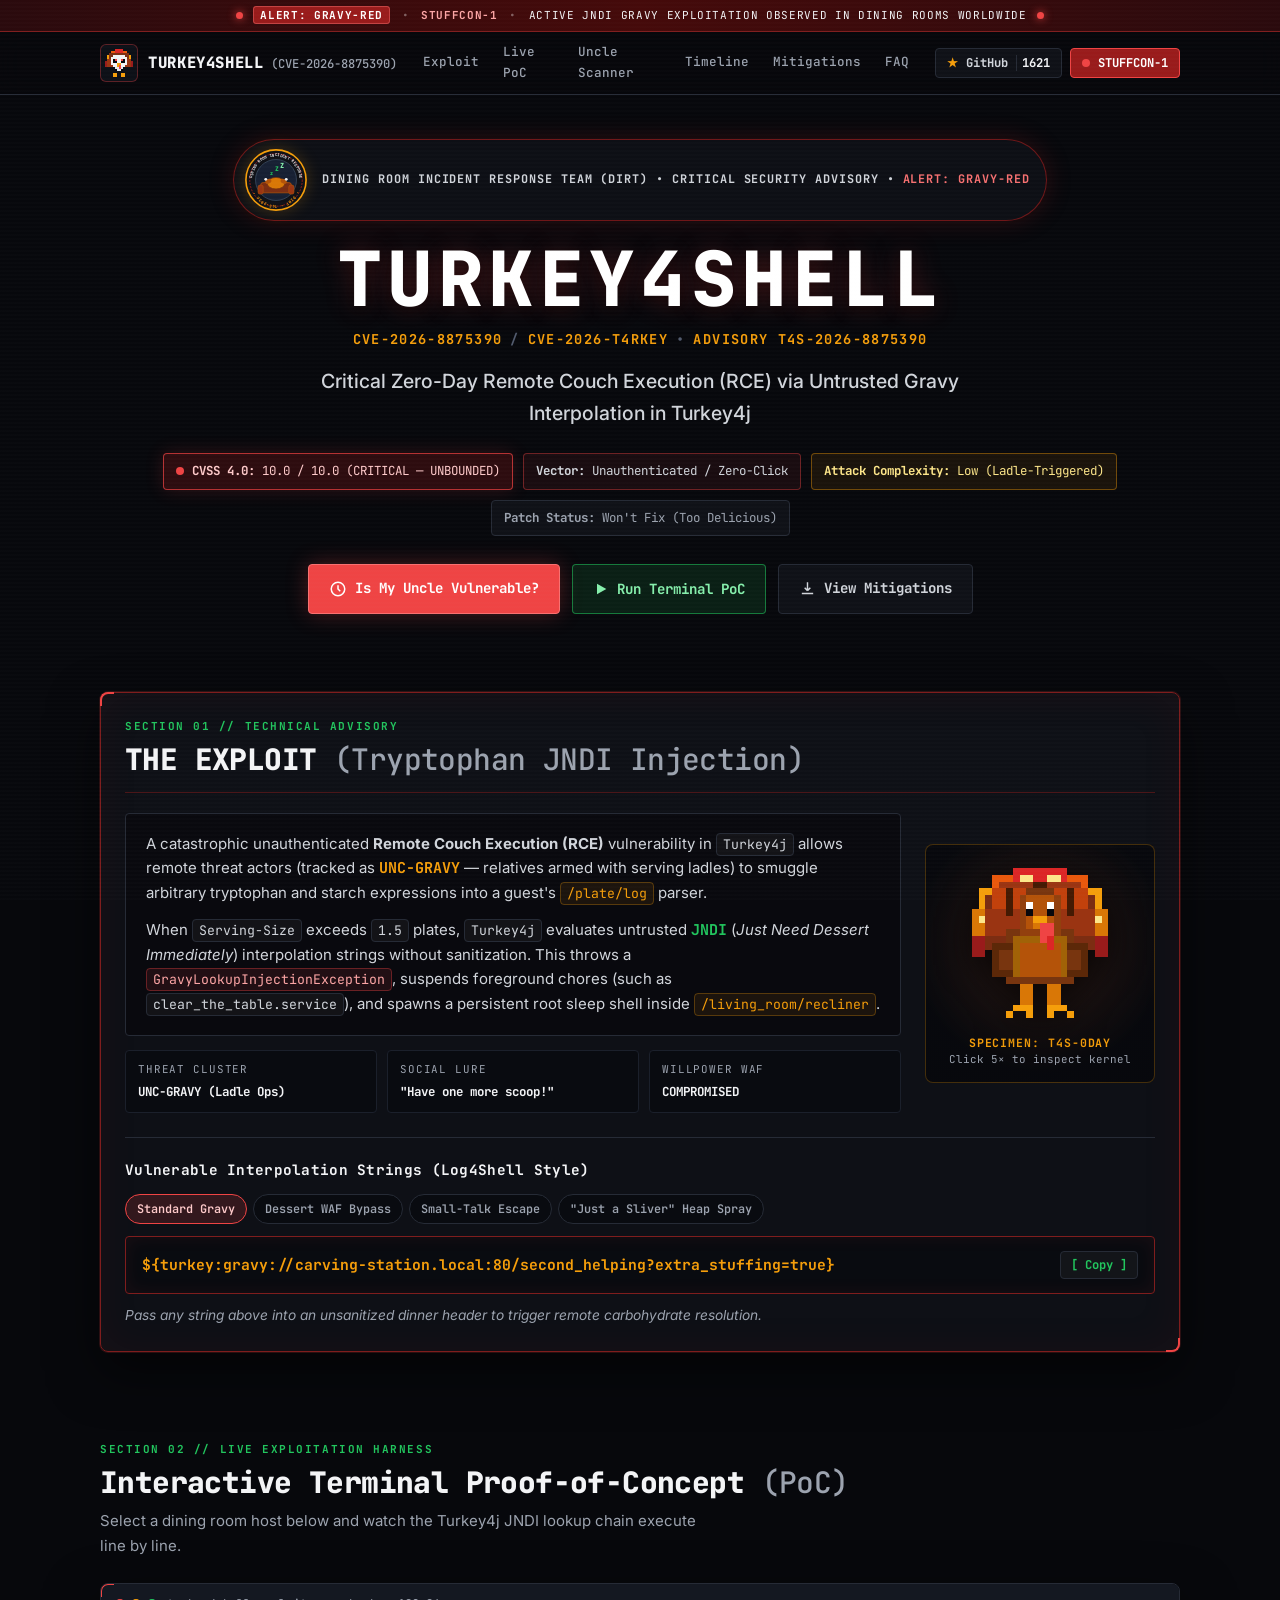
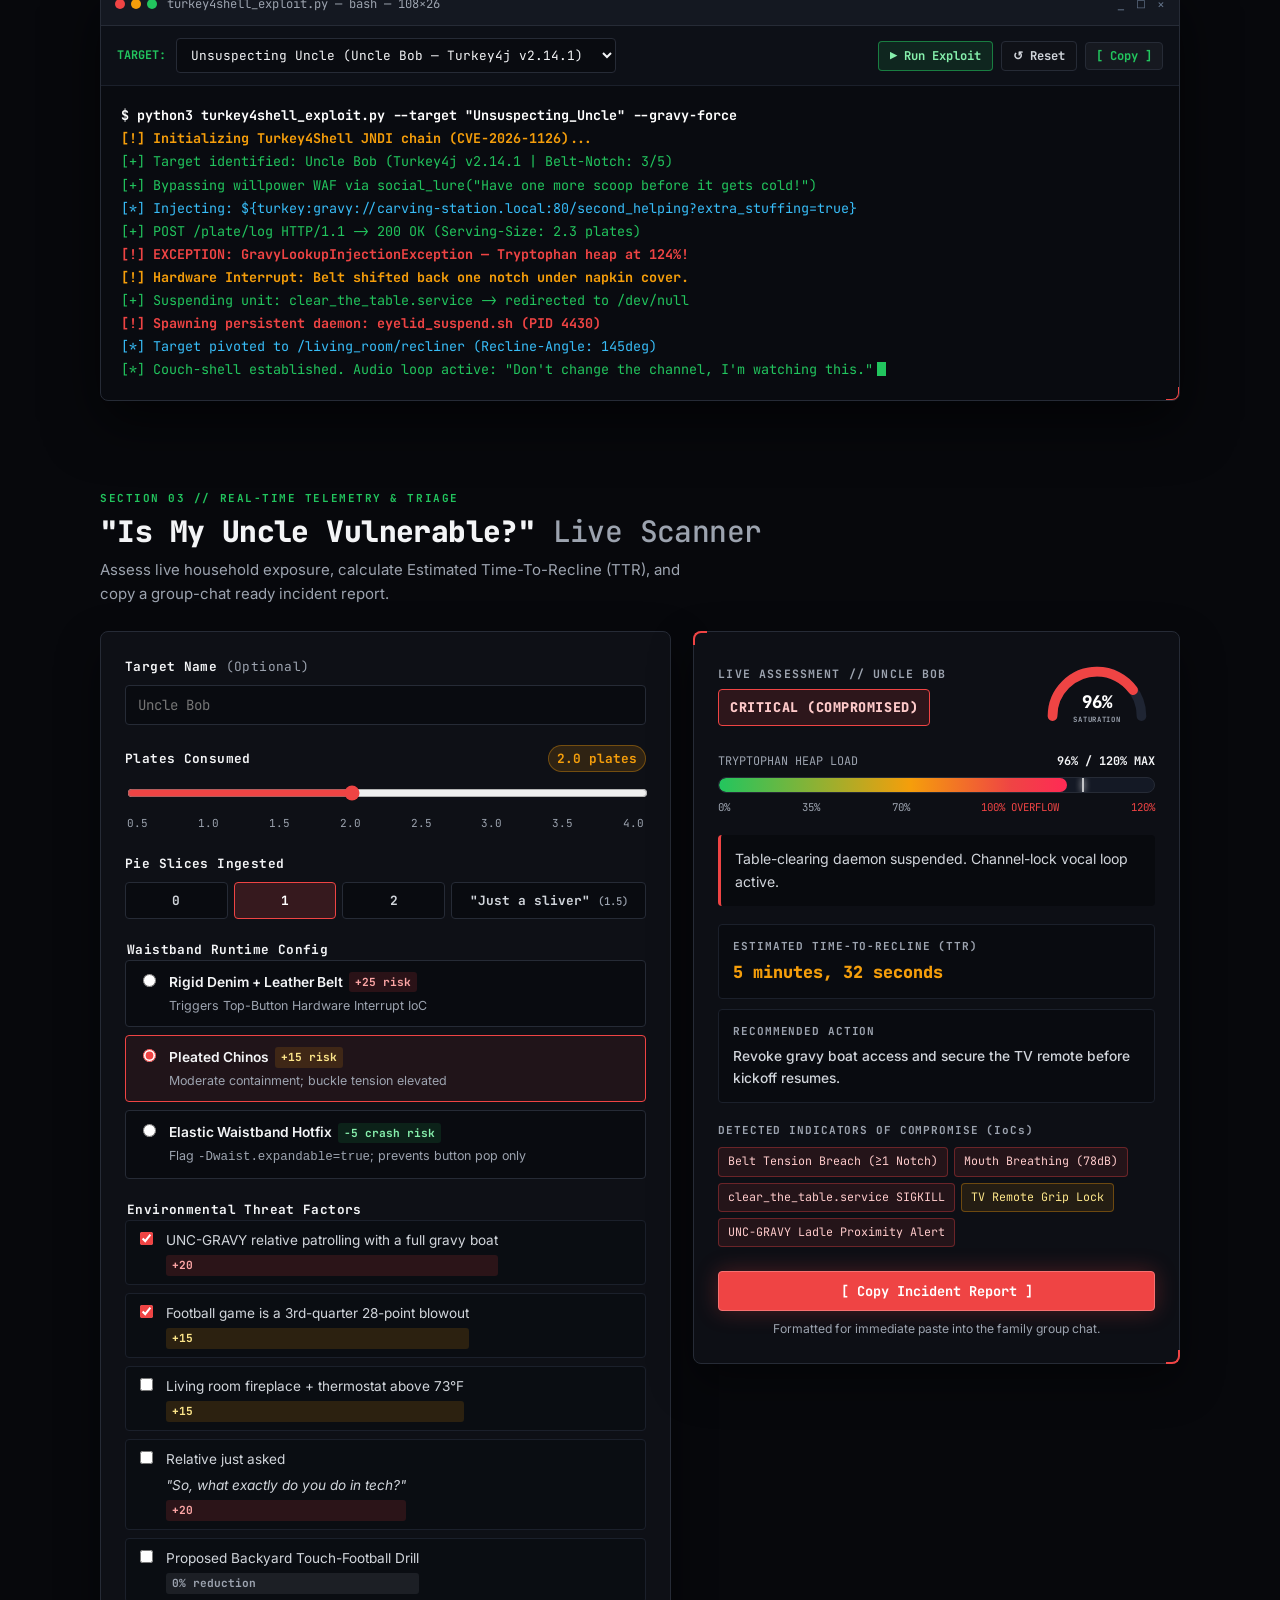
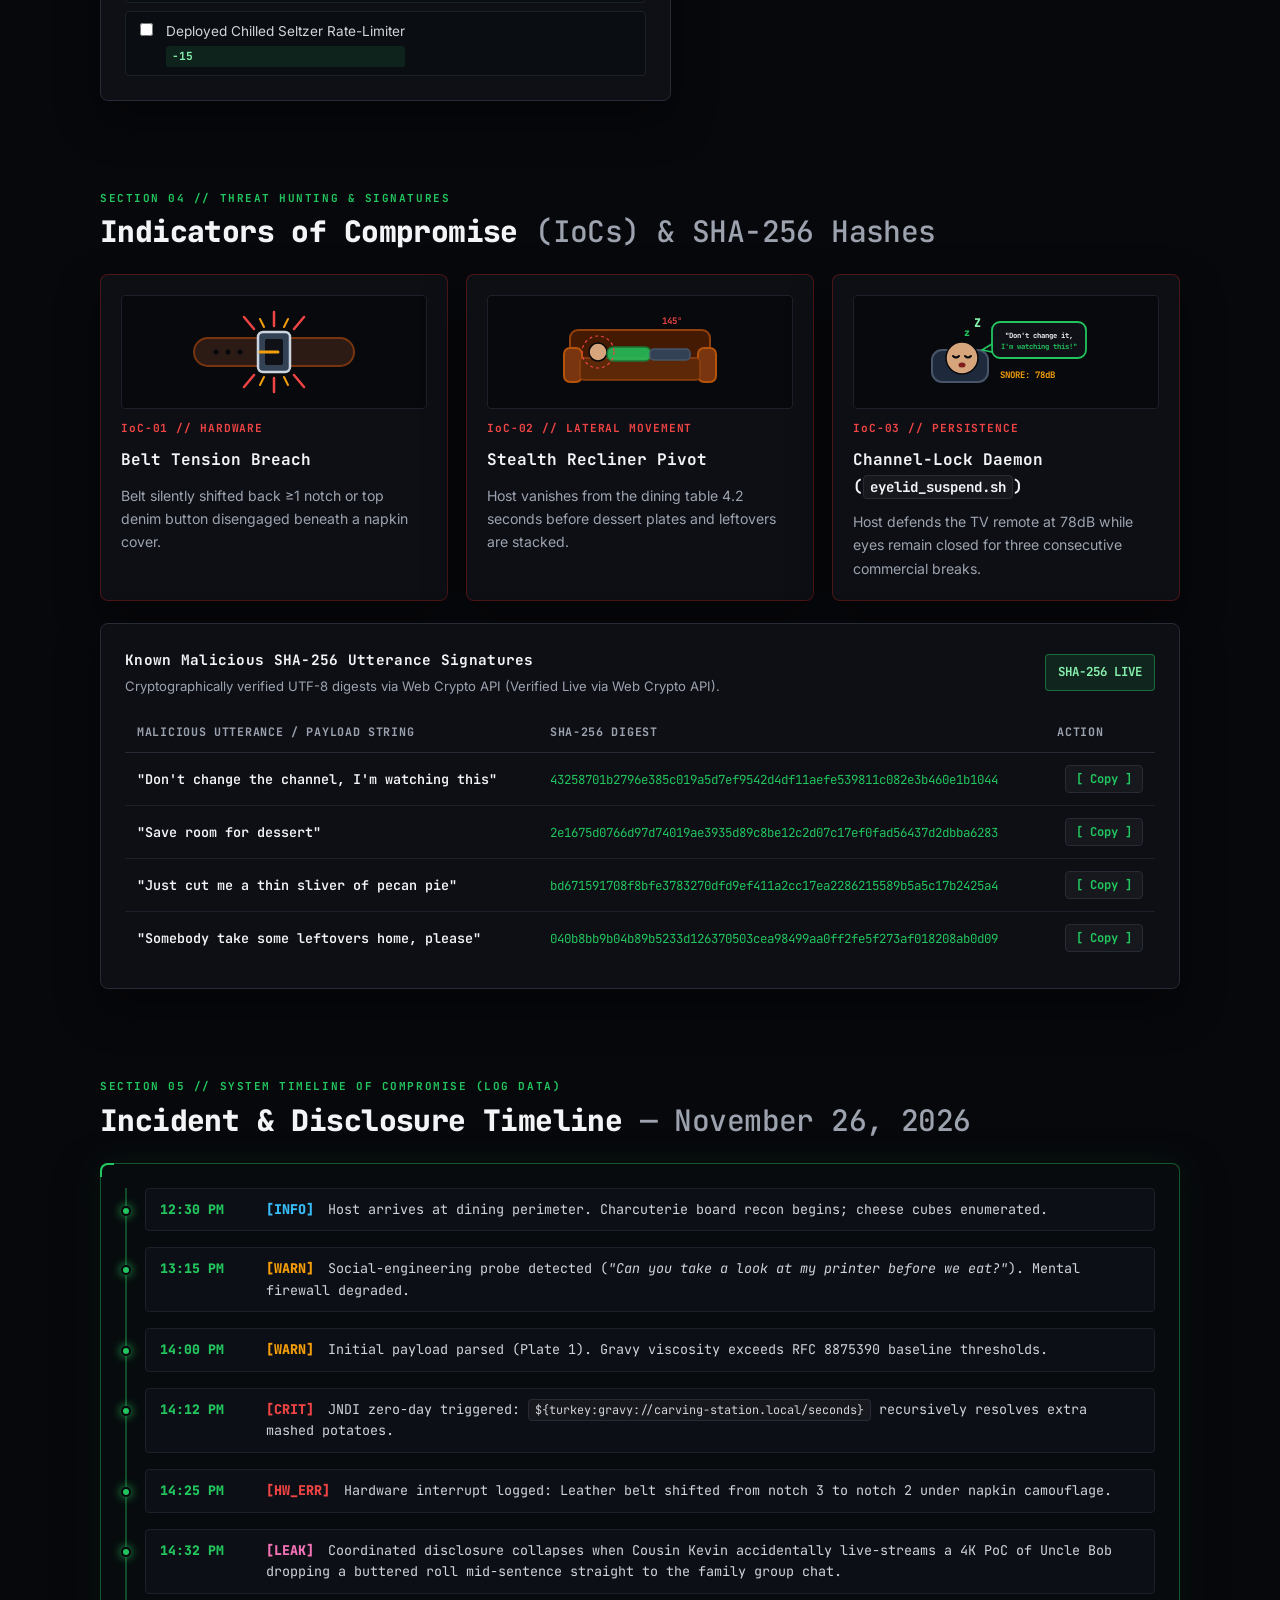
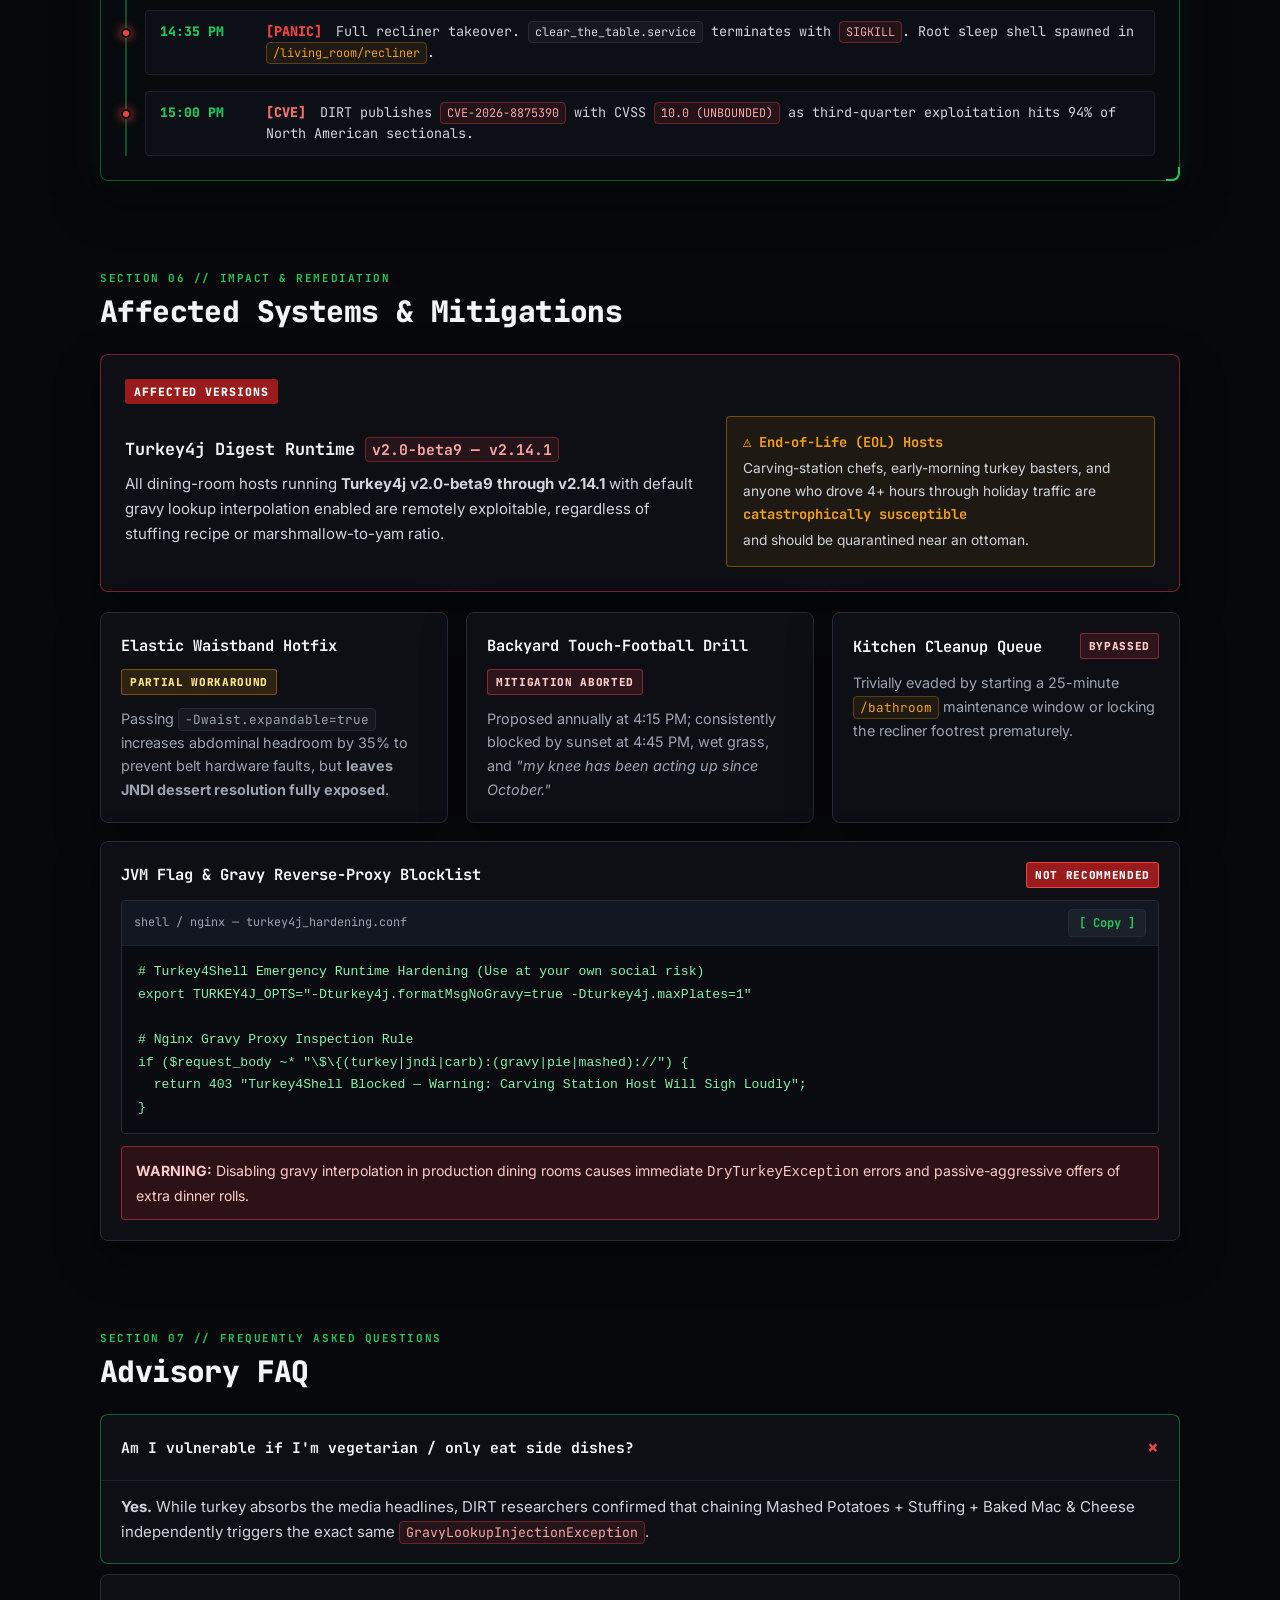
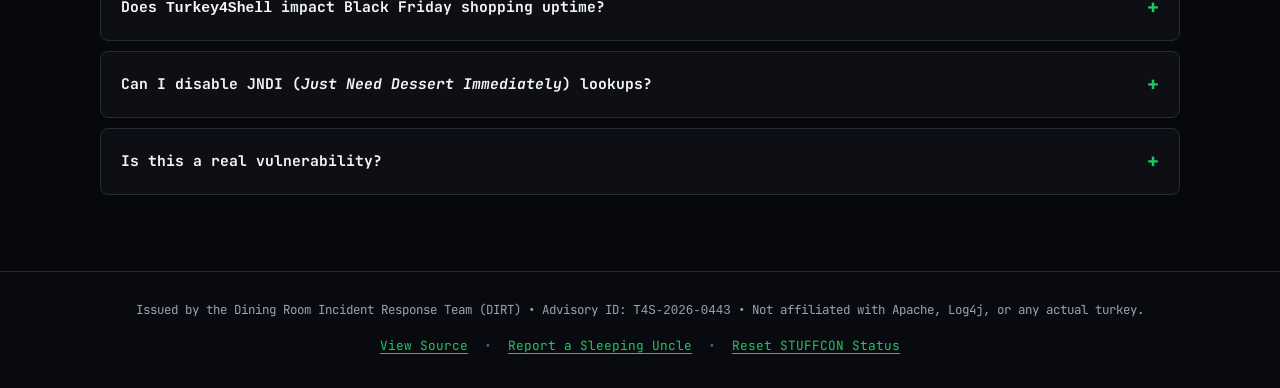
==== index.html @ fa7870fe "feat: implement turkey4shell CVE-2026-1126 advisory and interactive PoC web application" ====
<!DOCTYPE html>
<html lang="en">

<head>
  <meta charset="UTF-8">
  <meta name="viewport" content="width=device-width, initial-scale=1.0">
  <title>TURKEY4SHELL (CVE-2026-8875390) — Critical Thanksgiving Zero-Day Advisory</title>
  <meta name="description"
    content="Dining Room Incident Response Team (DIRT) Critical Security Advisory: CVE-2026-8875390 (Turkey4Shell) Remote Couch Execution (RCE) via Gravy JNDI Interpolation in Turkey4j v2.0-beta9–v2.14.1.">
  <meta name="theme-color" content="#07080c">
  <meta property="og:title" content="TURKEY4SHELL (CVE-2026-8875390) — Critical Security Advisory">
  <meta property="og:description"
    content="CVSS 4.0: 10.0/10.0 (CRITICAL — UNBOUNDED). Unauthenticated Remote Couch Execution in Turkey4j. Run the live 'Is My Uncle Vulnerable?' scanner.">
  <meta property="og:type" content="website">
  <link rel="icon" type="image/svg+xml" href="favicon.svg">
  <link rel="preconnect" href="https://fonts.googleapis.com">
  <link rel="preconnect" href="https://fonts.gstatic.com" crossorigin>
  <link
    href="https://fonts.googleapis.com/css2?family=Inter:wght@400;500;600;700&family=JetBrains+Mono:wght@400;500;700;800&display=swap"
    rel="stylesheet">
  <link rel="stylesheet" href="styles.css">
</head>

<body>
  <!-- Ambient CRT Scanline & Background Layers -->
  <div class="bg-grid" aria-hidden="true"></div>
  <div class="bg-vignette" aria-hidden="true"></div>
  <div class="bg-scanlines" aria-hidden="true"></div>
  <div class="bg-side-logs bg-side-logs--left" aria-hidden="true" id="side-log-left"></div>
  <div class="bg-side-logs bg-side-logs--right" aria-hidden="true" id="side-log-right"></div>
  <canvas id="stuffcon-canvas" class="stuffcon-canvas" aria-hidden="true"></canvas>

  <!-- Skip Link -->
  <a class="skip-link" href="#main-content">Skip to main advisory content</a>

  <!-- Top Classification Alert Bar -->
  <div class="alert-ticker" role="status" aria-live="polite">
    <div class="alert-ticker__inner">
      <span class="alert-ticker__dot" aria-hidden="true"></span>
      <span class="alert-ticker__text">
        <strong class="tag-gravy">ALERT: GRAVY-RED</strong>
        <span class="ticker-sep" aria-hidden="true">•</span>
        <strong class="tag-red">STUFFCON-1</strong>
        <span class="ticker-sep" aria-hidden="true">•</span>
        ACTIVE JNDI GRAVY EXPLOITATION OBSERVED IN DINING ROOMS WORLDWIDE
      </span>
      <span class="alert-ticker__dot" aria-hidden="true"></span>
    </div>
  </div>

  <!-- Sticky Navigation Bar -->
  <header class="site-header" id="top">
    <div class="container nav-bar">
      <a href="#top" class="brand" id="nav-brand"
        title="TURKEY4SHELL Advisory — Click the pixel turkey 5x for an Easter Egg">
        <span class="brand-logo-btn" id="nav-turkey-trigger" role="button" tabindex="0"
          aria-label="Pixel Turkey Skull Logo (Click 5 times to trigger STUFFCON-1)">
          <svg class="pixel-emblem" viewBox="0 0 16 16" width="32" height="32" shape-rendering="crispEdges"
            aria-hidden="true">
            <rect x="6" y="1" width="4" height="2" fill="#dc2626" />
            <rect x="4" y="2" width="2" height="2" fill="#ea580c" />
            <rect x="10" y="2" width="2" height="2" fill="#ea580c" />
            <rect x="2" y="4" width="2" height="3" fill="#f59e0b" />
            <rect x="12" y="4" width="2" height="3" fill="#f59e0b" />
            <rect x="1" y="7" width="2" height="3" fill="#991b1b" />
            <rect x="13" y="7" width="2" height="3" fill="#991b1b" />
            <rect x="3" y="3" width="10" height="6" fill="#7c2d12" />
            <rect x="2" y="6" width="12" height="4" fill="#9a3412" />
            <rect x="5" y="4" width="6" height="6" fill="#f3f4f6" />
            <rect x="4" y="5" width="8" height="4" fill="#f3f4f6" />
            <rect x="6" y="10" width="4" height="2" fill="#e5e7eb" />
            <rect x="5" y="6" width="2" height="2" fill="#07080c" />
            <rect x="9" y="6" width="2" height="2" fill="#07080c" />
            <rect x="6" y="6" width="1" height="1" fill="#ef4444" />
            <rect x="9" y="6" width="1" height="1" fill="#ef4444" />
            <rect x="7" y="8" width="2" height="2" fill="#f59e0b" />
            <rect x="8" y="9" width="1" height="2" fill="#ef4444" />
            <rect x="6" y="11" width="1" height="1" fill="#07080c" />
            <rect x="9" y="11" width="1" height="1" fill="#07080c" />
            <rect x="5" y="13" width="2" height="2" fill="#f59e0b" />
            <rect x="9" y="13" width="2" height="2" fill="#f59e0b" />
          </svg>
        </span>
        <span class="brand-text">
          <span class="brand-name">TURKEY4SHELL</span>
          <span class="brand-cve">(CVE-2026-8875390)</span>
        </span>
      </a>

      <nav class="nav-links" id="primary-nav" aria-label="Primary navigation">
        <a href="#exploit">Exploit</a>
        <a href="#poc">Live PoC</a>
        <a href="#scanner">Uncle Scanner</a>
        <a href="#timeline">Timeline</a>
        <a href="#mitigations">Mitigations</a>
        <a href="#faq">FAQ</a>
      </nav>

      <div class="nav-actions">
        <button type="button" class="btn btn--ghost btn--sm" id="star-btn" aria-pressed="false">
          <span class="star-icon" aria-hidden="true">★</span>
          <span>GitHub</span>
          <span class="star-count" id="star-count">1621</span>
        </button>
        <button type="button" class="btn btn--danger btn--sm" id="stuffcon-toggle" aria-pressed="false">
          <span class="pulse-dot" aria-hidden="true"></span>
          <span>STUFFCON-1</span>
        </button>
        <button type="button" class="nav-menu-btn" id="nav-menu-btn" aria-expanded="false" aria-controls="mobile-nav"
          aria-label="Toggle navigation menu">
          <svg width="20" height="20" viewBox="0 0 24 24" fill="none" stroke="currentColor" stroke-width="2"
            stroke-linecap="square" aria-hidden="true">
            <line x1="3" y1="6" x2="21" y2="6" />
            <line x1="3" y1="12" x2="21" y2="12" />
            <line x1="3" y1="18" x2="21" y2="18" />
          </svg>
        </button>
      </div>
    </div>

    <!-- Mobile Navigation Drawer -->
    <nav class="mobile-nav" id="mobile-nav" aria-label="Mobile navigation" hidden>
      <a href="#exploit">Exploit</a>
      <a href="#poc">Live PoC</a>
      <a href="#scanner">Uncle Scanner</a>
      <a href="#iocs">IoCs &amp; Hashes</a>
      <a href="#timeline">Timeline</a>
      <a href="#mitigations">Mitigations</a>
      <a href="#faq">FAQ</a>
    </nav>
  </header>

  <main id="main-content">
    <!-- Hero Section -->
    <section class="hero section" aria-labelledby="hero-title">
      <div class="container hero__inner">
        <div class="hero__seal-row">
          <!-- DIRT Official Seal SVG -->
          <svg class="dirt-seal" viewBox="0 0 100 100" width="64" height="64" aria-hidden="true">
            <circle cx="50" cy="50" r="47" fill="#0f1117" stroke="#f59e0b" stroke-width="2.5" />
            <circle cx="50" cy="50" r="41" fill="none" stroke="#991b1b" stroke-width="1.5" stroke-dasharray="3 2" />
            <circle cx="50" cy="50" r="32" fill="#172033" stroke="#334155" stroke-width="1.5" />
            <!-- Mini Couch -->
            <rect x="26" y="54" width="48" height="16" rx="4" fill="#7c2d12" stroke="#b45309" stroke-width="1.2" />
            <rect x="22" y="58" width="8" height="14" rx="3" fill="#9a3412" stroke="#b45309" stroke-width="1" />
            <rect x="70" y="58" width="8" height="14" rx="3" fill="#9a3412" stroke="#b45309" stroke-width="1" />
            <!-- Sleeping Roast Turkey -->
            <ellipse cx="50" cy="55" rx="14" ry="9" fill="#d97706" stroke="#78350f" stroke-width="1.2" />
            <ellipse cx="38" cy="52" rx="5" ry="3.5" fill="#b45309" transform="rotate(-25 38 52)" />
            <ellipse cx="62" cy="52" rx="5" ry="3.5" fill="#b45309" transform="rotate(25 62 52)" />
            <circle cx="34" cy="49" r="2.2" fill="#f3f4f6" />
            <circle cx="66" cy="49" r="2.2" fill="#f3f4f6" />
            <!-- Floating Zzz -->
            <text x="41" y="42" fill="#22c55e" font-family="JetBrains Mono, monospace" font-size="8"
              font-weight="800">z</text>
            <text x="48" y="36" fill="#22c55e" font-family="JetBrains Mono, monospace" font-size="10"
              font-weight="800">Z</text>
            <text x="56" y="31" fill="#86efac" font-family="JetBrains Mono, monospace" font-size="11"
              font-weight="800">Z</text>
            <!-- Curved Seal Text -->
            <defs>
              <path id="sealTop" d="M 13,50 A 37,37 0 1,1 87,50" />
              <path id="sealBot" d="M 85,54 A 35,35 0 0,1 15,54" />
            </defs>
            <text fill="#f3f4f6" font-family="JetBrains Mono, monospace" font-size="6.1" font-weight="700"
              letter-spacing="0.7">
              <textPath href="#sealTop" startOffset="50%" text-anchor="middle">DINING ROOM INCIDENT RESPONSE</textPath>
            </text>
            <text fill="#f59e0b" font-family="JetBrains Mono, monospace" font-size="6.2" font-weight="700"
              letter-spacing="1.2">
              <textPath href="#sealBot" startOffset="50%" text-anchor="middle">• DIRT • T4S-2026 •</textPath>
            </text>
          </svg>
          <p class="hero__classification">
            DINING ROOM INCIDENT RESPONSE TEAM (DIRT) <span aria-hidden="true">•</span> CRITICAL SECURITY ADVISORY <span
              aria-hidden="true">•</span> <span class="text-gravy-bright">ALERT: GRAVY-RED</span>
          </p>
        </div>

        <h1 class="hero__title" id="hero-title">TURKEY4SHELL</h1>
        <p class="hero__cve-line">
          <span>CVE-2026-8875390</span>
          <span class="dim" aria-hidden="true">/</span>
          <span>CVE-2026-T4RKEY</span>
          <span class="dim" aria-hidden="true">•</span>
          <span>ADVISORY T4S-2026-8875390</span>
        </p>
        <p class="hero__subtitle">
          Critical Zero-Day Remote Couch Execution (RCE) via Untrusted Gravy Interpolation in Turkey4j
        </p>

        <!-- Severity Badges Row -->
        <ul class="severity-badges" aria-label="Vulnerability severity metrics">
          <li class="badge badge--critical">
            <span class="pulse-dot" aria-hidden="true"></span>
            <span><strong>CVSS 4.0:</strong> 10.0 / 10.0 (CRITICAL — UNBOUNDED)</span>
          </li>
          <li class="badge badge--alert">
            <span><strong>Vector:</strong> Unauthenticated / Zero-Click</span>
          </li>
          <li class="badge badge--warn">
            <span><strong>Attack Complexity:</strong> Low (Ladle-Triggered)</span>
          </li>
          <li class="badge badge--muted">
            <span><strong>Patch Status:</strong> Won't Fix (Too Delicious)</span>
          </li>
        </ul>

        <!-- Primary CTA Buttons -->
        <div class="hero__cta">
          <a href="#scanner" class="btn btn--primary btn--lg">
            <svg width="18" height="18" viewBox="0 0 24 24" fill="none" stroke="currentColor" stroke-width="2"
              aria-hidden="true">
              <circle cx="12" cy="12" r="9" />
              <path d="M12 7v5l3 3" />
            </svg>
            Is My Uncle Vulnerable?
          </a>
          <button type="button" class="btn btn--terminal btn--lg" id="hero-run-poc">
            <svg width="16" height="16" viewBox="0 0 24 24" fill="currentColor" aria-hidden="true">
              <polygon points="6,4 20,12 6,20" />
            </svg>
            Run Terminal PoC
          </button>
          <a href="#mitigations" class="btn btn--ghost btn--lg">
            <svg width="17" height="17" viewBox="0 0 24 24" fill="none" stroke="currentColor" stroke-width="2"
              aria-hidden="true">
              <path d="M12 3v12m0 0l-4-4m4 4l4-4M4 19h16" />
            </svg>
            View Mitigations
          </a>
        </div>
      </div>
    </section>

    <!-- Section 1: The Exploit -->
    <section class="section reveal" id="exploit" aria-labelledby="exploit-heading">
      <div class="container">
        <div class="panel panel--critical hud-frame">
          <div class="panel__header">
            <div class="section-eyebrow">SECTION 01 // TECHNICAL ADVISORY</div>
            <h2 class="section-title" id="exploit-heading">THE EXPLOIT <span class="title-sub">(Tryptophan JNDI
                Injection)</span></h2>
          </div>

          <div class="exploit-grid">
            <div class="exploit-copy">
              <div class="advisory-box">
                <p>
                  A catastrophic unauthenticated <strong>Remote Couch Execution (RCE)</strong> vulnerability in <code
                    class="inline-code">Turkey4j</code> allows remote threat actors (tracked as <strong
                    class="highlight-amber">UNC-GRAVY</strong> — relatives armed with serving ladles) to smuggle
                  arbitrary tryptophan and starch expressions into a guest's <code class="inline-path">/plate/log</code>
                  parser.
                </p>
                <p>
                  When <code class="inline-code">Serving-Size</code> exceeds <code class="inline-code">1.5</code>
                  plates, <code class="inline-code">Turkey4j</code> evaluates untrusted <strong
                    class="highlight-green">JNDI</strong> (<em>Just Need Dessert Immediately</em>) interpolation strings
                  without sanitization. This throws a <code class="inline-error">GravyLookupInjectionException</code>,
                  suspends foreground chores (such as <code class="inline-code">clear_the_table.service</code>), and
                  spawns a persistent root sleep shell inside <code class="inline-path">/living_room/recliner</code>.
                </p>
              </div>

              <!-- Threat Telemetry Strip -->
              <div class="threat-strip" aria-label="Exploit telemetry">
                <div class="threat-metric">
                  <span class="threat-metric__label">THREAT CLUSTER</span>
                  <span class="threat-metric__val">UNC-GRAVY (Ladle Ops)</span>
                </div>
                <div class="threat-metric">
                  <span class="threat-metric__label">SOCIAL LURE</span>
                  <span class="threat-metric__val text-amber">"Have one more scoop!"</span>
                </div>
                <div class="threat-metric">
                  <span class="threat-metric__label">WILLPOWER WAF</span>
                  <span class="threat-metric__val text-red">COMPROMISED</span>
                </div>
              </div>
            </div>

            <!-- Pixel-Art Turkey Mascot Column -->
            <div class="mascot-col">
              <button type="button" class="mascot-card" id="mascot-turkey-trigger"
                aria-label="Pixel-art Turkey4Shell Mascot. Click 5 times to trigger STUFFCON-1 Mode.">
                <svg class="pixel-mascot" viewBox="0 0 24 24" width="180" height="180" shape-rendering="crispEdges"
                  aria-hidden="true">
                  <!-- Outer Tail Feather Fan -->
                  <rect x="8" y="1" width="8" height="2" fill="#dc2626" />
                  <rect x="5" y="2" width="3" height="2" fill="#ea580c" />
                  <rect x="16" y="2" width="3" height="2" fill="#ea580c" />
                  <rect x="3" y="4" width="2" height="3" fill="#f59e0b" />
                  <rect x="19" y="4" width="2" height="3" fill="#f59e0b" />
                  <rect x="2" y="7" width="2" height="4" fill="#d97706" />
                  <rect x="20" y="7" width="2" height="4" fill="#d97706" />
                  <rect x="2" y="11" width="2" height="3" fill="#991b1b" />
                  <rect x="20" y="11" width="2" height="3" fill="#991b1b" />
                  <!-- Cream Feather Tips -->
                  <rect x="9" y="2" width="2" height="1" fill="#fde68a" />
                  <rect x="13" y="2" width="2" height="1" fill="#fde68a" />
                  <rect x="5" y="4" width="1" height="1" fill="#fde68a" />
                  <rect x="18" y="4" width="1" height="1" fill="#fde68a" />
                  <rect x="3" y="8" width="1" height="1" fill="#fde68a" />
                  <rect x="20" y="8" width="1" height="1" fill="#fde68a" />
                  <!-- Inner Tail Plume -->
                  <rect x="6" y="3" width="12" height="4" fill="#9a3412" />
                  <rect x="4" y="5" width="16" height="8" fill="#7c2d12" />
                  <rect x="5" y="4" width="14" height="3" fill="#c2410c" />
                  <rect x="4" y="7" width="16" height="4" fill="#9a3412" />
                  <rect x="5" y="11" width="14" height="3" fill="#7c2d12" />
                  <!-- Tail Feather Dividers -->
                  <rect x="11" y="3" width="2" height="4" fill="#451a03" />
                  <rect x="7" y="4" width="1" height="4" fill="#451a03" />
                  <rect x="16" y="4" width="1" height="4" fill="#451a03" />
                  <!-- Plump Body -->
                  <rect x="7" y="10" width="10" height="8" fill="#78350f" />
                  <rect x="6" y="12" width="12" height="5" fill="#92400e" />
                  <rect x="8" y="11" width="8" height="6" fill="#a16207" />
                  <rect x="9" y="12" width="6" height="5" fill="#b45309" />
                  <!-- Wings -->
                  <rect x="5" y="12" width="3" height="5" fill="#5c2808" />
                  <rect x="16" y="12" width="3" height="5" fill="#5c2808" />
                  <rect x="6" y="13" width="2" height="3" fill="#78350f" />
                  <rect x="16" y="13" width="2" height="3" fill="#78350f" />
                  <!-- Head & Neck -->
                  <rect x="9" y="5" width="6" height="6" fill="#92400e" />
                  <rect x="10" y="4" width="4" height="1" fill="#78350f" />
                  <rect x="10" y="5" width="4" height="5" fill="#b45309" />
                  <!-- Eyes -->
                  <rect x="10" y="6" width="1" height="2" fill="#07080c" />
                  <rect x="13" y="6" width="1" height="2" fill="#07080c" />
                  <rect x="10" y="6" width="1" height="1" fill="#ffffff" />
                  <rect x="13" y="6" width="1" height="1" fill="#ffffff" />
                  <!-- Beak -->
                  <rect x="11" y="8" width="2" height="2" fill="#f59e0b" />
                  <rect x="11" y="9" width="2" height="1" fill="#d97706" />
                  <!-- Red Wattle / Snood -->
                  <rect x="12" y="9" width="2" height="3" fill="#ef4444" />
                  <rect x="13" y="11" width="1" height="2" fill="#dc2626" />
                  <!-- Legs & Feet -->
                  <rect x="9" y="18" width="2" height="3" fill="#d97706" />
                  <rect x="13" y="18" width="2" height="3" fill="#d97706" />
                  <rect x="8" y="21" width="3" height="1" fill="#f59e0b" />
                  <rect x="13" y="21" width="3" height="1" fill="#f59e0b" />
                  <rect x="7" y="22" width="1" height="1" fill="#f59e0b" />
                  <rect x="10" y="22" width="1" height="1" fill="#f59e0b" />
                  <rect x="13" y="22" width="1" height="1" fill="#f59e0b" />
                  <rect x="16" y="22" width="1" height="1" fill="#f59e0b" />
                </svg>
                <span class="mascot-caption">
                  <span class="mascot-tag">SPECIMEN: T4S-0DAY</span>
                  <span class="mascot-hint" id="mascot-click-hint">Click 5× to inspect kernel</span>
                </span>
              </button>
            </div>
          </div>

          <!-- Interactive Exploit String Selector -->
          <div class="payload-workbench">
            <div class="payload-workbench__top">
              <h3 class="subsection-label">Vulnerable Interpolation Strings (Log4Shell Style)</h3>
              <div class="pill-tabs" role="tablist" aria-label="Exploit payload selector">
                <button type="button" class="pill-tab is-active" role="tab" aria-selected="true"
                  data-payload="gravy">Standard Gravy</button>
                <button type="button" class="pill-tab" role="tab" aria-selected="false" data-payload="dessert">Dessert
                  WAF Bypass</button>
                <button type="button" class="pill-tab" role="tab" aria-selected="false"
                  data-payload="phishing">Small-Talk Escape</button>
                <button type="button" class="pill-tab" role="tab" aria-selected="false" data-payload="sliver">"Just a
                  Sliver" Heap Spray</button>
              </div>
            </div>

            <div class="payload-box">
              <code class="payload-code"
                id="active-payload-code">${turkey:gravy://carving-station.local:80/second_helping?extra_stuffing=true}</code>
              <button type="button" class="copy-btn" data-copy-target="#active-payload-code"
                aria-label="Copy exploit payload string">
                [ Copy ]
              </button>
            </div>
            <p class="payload-caption">
              Pass any string above into an unsanitized dinner header to trigger remote carbohydrate resolution.
            </p>
          </div>
        </div>
      </div>
    </section>

    <!-- Section 2: Interactive Terminal PoC -->
    <section class="section reveal" id="poc" aria-labelledby="poc-heading">
      <div class="container">
        <div class="section-header">
          <div class="section-eyebrow">SECTION 02 // LIVE EXPLOITATION HARNESS</div>
          <h2 class="section-title" id="poc-heading">Interactive Terminal Proof-of-Concept <span
              class="title-sub">(PoC)</span></h2>
          <p class="section-desc">Select a dining room host below and watch the Turkey4j JNDI lookup chain execute line
            by line.</p>
        </div>

        <div class="terminal-window hud-frame">
          <div class="terminal-chrome">
            <div class="terminal-chrome__title">
              <span class="terminal-dots" aria-hidden="true">
                <span class="dot dot--red"></span>
                <span class="dot dot--amber"></span>
                <span class="dot dot--green"></span>
              </span>
              <span class="terminal-filename">turkey4shell_exploit.py — bash — 108×26</span>
            </div>
            <div class="terminal-chrome__winbtns" aria-hidden="true">
              <span>_</span><span>□</span><span>×</span>
            </div>
          </div>

          <div class="terminal-toolbar">
            <div class="terminal-select-wrap">
              <label for="poc-target-select" class="toolbar-label">TARGET:</label>
              <select id="poc-target-select" class="terminal-select">
                <option value="uncle">Unsuspecting Uncle (Uncle Bob — Turkey4j v2.14.1)</option>
                <option value="host">Exhausted Host (Chef Dad — Oven OS 2026)</option>
                <option value="cousin">Visiting Cousin (Cousin Kevin — Slim Denim Build)</option>
                <option value="self">Self (Loopback 127.0.0.1 — Halftime Target)</option>
              </select>
            </div>
            <div class="terminal-actions">
              <button type="button" class="btn btn--terminal btn--sm" id="poc-run-btn">▶ Run Exploit</button>
              <button type="button" class="btn btn--ghost btn--sm" id="poc-reset-btn">↺ Reset</button>
              <button type="button" class="copy-btn" id="poc-copy-btn" aria-label="Copy terminal output">[ Copy
                ]</button>
            </div>
          </div>

          <div class="terminal-body" id="poc-output" role="log" aria-live="polite"
            aria-label="Proof of concept exploit terminal output">
            <!-- Populated by app.js -->
          </div>
        </div>
      </div>
    </section>

    <!-- Section 3: Interactive "Is My Uncle Vulnerable?" Live Scanner -->
    <section class="section reveal" id="scanner" aria-labelledby="scanner-heading">
      <div class="container">
        <div class="section-header">
          <div class="section-eyebrow">SECTION 03 // REAL-TIME TELEMETRY &amp; TRIAGE</div>
          <h2 class="section-title" id="scanner-heading">"Is My Uncle Vulnerable?" <span class="title-sub">Live
              Scanner</span></h2>
          <p class="section-desc">Assess live household exposure, calculate Estimated Time-To-Recline (TTR), and copy a
            group-chat ready incident report.</p>
        </div>

        <div class="scanner-grid">
          <!-- Inputs Column -->
          <form class="panel scanner-inputs" id="scanner-form" onsubmit="return false;">
            <div class="form-group">
              <label for="target-name" class="form-label">Target Name <span class="form-hint">(Optional)</span></label>
              <input type="text" id="target-name" class="text-input" placeholder="Uncle Bob" maxlength="40"
                autocomplete="off">
            </div>

            <div class="form-group">
              <div class="form-label-row">
                <label for="plates-slider" class="form-label">Plates Consumed</label>
                <output for="plates-slider" id="plates-value" class="value-pill">2.0 plates</output>
              </div>
              <input type="range" id="plates-slider" class="range-input" min="0.5" max="4.0" step="0.5" value="2.0">
              <div class="range-ticks" aria-hidden="true">
                <span>0.5</span><span>1.0</span><span>1.5</span><span>2.0</span><span>2.5</span><span>3.0</span><span>3.5</span><span>4.0</span>
              </div>
            </div>

            <div class="form-group">
              <span class="form-label" id="pie-group-label">Pie Slices Ingested</span>
              <div class="segmented-group" role="radiogroup" aria-labelledby="pie-group-label">
                <button type="button" class="seg-btn" role="radio" aria-checked="false" data-pie="0">0</button>
                <button type="button" class="seg-btn is-active" role="radio" aria-checked="true" data-pie="1">1</button>
                <button type="button" class="seg-btn" role="radio" aria-checked="false" data-pie="2">2</button>
                <button type="button" class="seg-btn seg-btn--wide" role="radio" aria-checked="false"
                  data-pie="1.5">"Just a sliver" <small>(1.5)</small></button>
              </div>
            </div>

            <fieldset class="form-group fieldset-reset">
              <legend class="form-label">Waistband Runtime Config</legend>
              <div class="radio-stack">
                <label class="choice-card">
                  <input type="radio" name="waistband" value="denim">
                  <span class="choice-card__body">
                    <span class="choice-card__title">Rigid Denim + Leather Belt <span class="risk-tag risk-tag--red">+25
                        risk</span></span>
                    <span class="choice-card__sub">Triggers Top-Button Hardware Interrupt IoC</span>
                  </span>
                </label>
                <label class="choice-card">
                  <input type="radio" name="waistband" value="khakis" checked>
                  <span class="choice-card__body">
                    <span class="choice-card__title">Pleated Chinos <span class="risk-tag risk-tag--amber">+15
                        risk</span></span>
                    <span class="choice-card__sub">Moderate containment; buckle tension elevated</span>
                  </span>
                </label>
                <label class="choice-card">
                  <input type="radio" name="waistband" value="elastic">
                  <span class="choice-card__body">
                    <span class="choice-card__title">Elastic Waistband Hotfix <span class="risk-tag risk-tag--green">-5
                        crash risk</span></span>
                    <span class="choice-card__sub">Flag <code>-Dwaist.expandable=true</code>; prevents button pop
                      only</span>
                  </span>
                </label>
              </div>
            </fieldset>

            <fieldset class="form-group fieldset-reset">
              <legend class="form-label">Environmental Threat Factors</legend>
              <div class="check-stack">
                <label class="check-item">
                  <input type="checkbox" id="env-ladle" checked>
                  <span class="check-item__text">UNC-GRAVY relative patrolling with a full gravy boat <span
                      class="risk-tag risk-tag--red">+20</span></span>
                </label>
                <label class="check-item">
                  <input type="checkbox" id="env-blowout" checked>
                  <span class="check-item__text">Football game is a 3rd-quarter 28-point blowout <span
                      class="risk-tag risk-tag--amber">+15</span></span>
                </label>
                <label class="check-item">
                  <input type="checkbox" id="env-thermostat">
                  <span class="check-item__text">Living room fireplace + thermostat above 73°F <span
                      class="risk-tag risk-tag--amber">+15</span></span>
                </label>
                <label class="check-item">
                  <input type="checkbox" id="env-questions">
                  <span class="check-item__text">Relative just asked <em>"So, what exactly do you do in tech?"</em>
                    <span class="risk-tag risk-tag--red">+20</span></span>
                </label>
                <label class="check-item">
                  <input type="checkbox" id="env-football-drill">
                  <span class="check-item__text">
                    Proposed Backyard Touch-Football Drill <span class="risk-tag risk-tag--muted">0% reduction</span>
                    <span class="inline-note" id="drill-note" hidden>⚠ Mitigation aborted: Dark at 4:45 PM &amp; "my
                      knee is acting up"</span>
                  </span>
                </label>
                <label class="check-item">
                  <input type="checkbox" id="env-seltzer">
                  <span class="check-item__text">
                    Deployed Chilled Seltzer Rate-Limiter <span class="risk-tag risk-tag--green">-15</span>
                    <span class="inline-note inline-note--amber" id="seltzer-note" hidden>⚡ Side-effect: Starts
                      20-minute monologue about air fryers</span>
                  </span>
                </label>
              </div>
            </fieldset>
          </form>

          <!-- Output Telemetry Column -->
          <div class="panel scanner-output hud-frame" id="scanner-output-panel" aria-live="polite">
            <div class="scanner-output__header">
              <div>
                <span class="telemetry-kicker">LIVE ASSESSMENT // <span id="out-target-name">UNCLE BOB</span></span>
                <div class="status-badge" id="out-status-badge">CRITICAL (COMPROMISED)</div>
              </div>
              <!-- Semi-Circular Capacity Overflow Dial -->
              <div class="dial-wrap" aria-hidden="true">
                <svg class="capacity-dial" viewBox="0 0 120 72" width="116" height="70">
                  <path class="dial-track" d="M 14 62 A 46 46 0 0 1 106 62" fill="none" stroke="#1f2533"
                    stroke-width="10" stroke-linecap="round" />
                  <path class="dial-fill" id="dial-arc" d="M 14 62 A 46 46 0 0 1 106 62" fill="none" stroke="#ef4444"
                    stroke-width="10" stroke-linecap="round" stroke-dasharray="144.5" stroke-dashoffset="40" />
                  <text x="60" y="54" text-anchor="middle" class="dial-pct" id="dial-pct-text">96%</text>
                  <text x="60" y="68" text-anchor="middle" class="dial-sub">SATURATION</text>
                </svg>
              </div>
            </div>

            <!-- Horizontal Overflow Meter (0% to 120%) -->
            <div class="meter-block">
              <div class="meter-labels">
                <span>TRYPTOPHAN HEAP LOAD</span>
                <span class="meter-score" id="out-score-text">96% / 120% MAX</span>
              </div>
              <div class="meter-track" role="progressbar" id="out-meter-bar" aria-valuemin="0" aria-valuemax="120"
                aria-valuenow="96" aria-label="Turkey4Shell Vulnerability Score">
                <div class="meter-fill" id="out-meter-fill" style="width: 80%"></div>
                <div class="meter-threshold" title="100% Unbounded Interpolation Threshold"></div>
              </div>
              <div class="meter-scale" aria-hidden="true">
                <span>0%</span>
                <span>35%</span>
                <span>70%</span>
                <span class="text-red">100% OVERFLOW</span>
                <span class="text-red">120%</span>
              </div>
            </div>

            <p class="status-note" id="out-status-desc">Table-clearing daemon suspended. Recliner shell active.</p>

            <!-- TTR & Emergency Recommendation Grid -->
            <div class="telemetry-stats">
              <div class="stat-box">
                <span class="stat-box__label">ESTIMATED TIME-TO-RECLINE (TTR)</span>
                <span class="stat-box__value" id="out-ttn">14 minutes, 22 seconds</span>
              </div>
              <div class="stat-box">
                <span class="stat-box__label">RECOMMENDED ACTION</span>
                <span class="stat-box__value stat-box__value--sm" id="out-action">Confiscate the TV remote immediately;
                  revoke gravy ladle credentials.</span>
              </div>
            </div>

            <!-- Detected IoCs -->
            <div class="ioc-live-block">
              <span class="stat-box__label">DETECTED INDICATORS OF COMPROMISE (IoCs)</span>
              <ul class="ioc-pill-list" id="out-ioc-list">
                <!-- Populated dynamically -->
              </ul>
            </div>

            <div class="scanner-output__footer">
              <button type="button" class="btn btn--primary btn--full" id="copy-report-btn">
                [ Copy Incident Report ]
              </button>
              <span class="report-hint">Formatted for immediate paste into the family group chat.</span>
            </div>
          </div>
        </div>
      </div>
    </section>

    <!-- Section 4: Indicators of Compromise (IoCs) & Hashes -->
    <section class="section reveal" id="iocs" aria-labelledby="iocs-heading">
      <div class="container">
        <div class="section-header">
          <div class="section-eyebrow">SECTION 04 // THREAT HUNTING &amp; SIGNATURES</div>
          <h2 class="section-title" id="iocs-heading">Indicators of Compromise <span class="title-sub">(IoCs) &amp;
              SHA-256 Hashes</span></h2>
        </div>

        <!-- 3-Card Behavioral IoC Grid -->
        <div class="ioc-grid">
          <article class="panel ioc-card">
            <div class="ioc-card__art" aria-hidden="true">
              <!-- Hardware Interrupt: Popping Belt Buckle SVG -->
              <svg viewBox="0 0 180 96" width="180" height="96">
                <rect x="10" y="34" width="160" height="28" rx="14" fill="#2b1b14" stroke="#78350f" stroke-width="2" />
                <circle cx="32" cy="48" r="2.5" fill="#07080c" />
                <circle cx="44" cy="48" r="2.5" fill="#07080c" />
                <circle cx="56" cy="48" r="2.5" fill="#07080c" />
                <rect x="74" y="28" width="32" height="40" rx="5" fill="#334155" stroke="#cbd5e1" stroke-width="2.5" />
                <rect x="81" y="35" width="18" height="26" rx="2" fill="#0f1117" />
                <line x1="76" y1="48" x2="94" y2="48" stroke="#f59e0b" stroke-width="3" stroke-linecap="round" />
                <path d="M90 22 L90 8 M70 25 L60 13 M110 25 L120 13 M70 71 L60 83 M110 71 L120 83 M90 74 L90 88"
                  stroke="#ef4444" stroke-width="2.5" stroke-linecap="round" />
                <path d="M80 23 L76 15 M100 23 L104 15 M80 73 L76 81 M100 73 L104 81" stroke="#f59e0b" stroke-width="2"
                  stroke-linecap="round" />
              </svg>
            </div>
            <div class="ioc-card__tag">IoC-01 // HARDWARE</div>
            <h3 class="ioc-card__title">Belt Tension Breach</h3>
            <p class="ioc-card__desc">Belt silently shifted back ≥1 notch or top denim button disengaged beneath a
              napkin cover.</p>
          </article>

          <article class="panel ioc-card">
            <div class="ioc-card__art" aria-hidden="true">
              <!-- Lateral Movement to Sectional SVG -->
              <svg viewBox="0 0 180 96" width="180" height="96">
                <rect x="20" y="26" width="140" height="42" rx="8" fill="#451a03" stroke="#92400e" stroke-width="2" />
                <rect x="14" y="44" width="18" height="34" rx="6" fill="#78350f" stroke="#b45309" stroke-width="2" />
                <rect x="148" y="44" width="18" height="34" rx="6" fill="#78350f" stroke="#b45309" stroke-width="2" />
                <rect x="30" y="54" width="120" height="22" rx="4" fill="#5c2808" stroke="#92400e" stroke-width="1.5" />
                <circle cx="48" cy="48" r="9" fill="#d6a57c" stroke="#07080c" stroke-width="1.5" />
                <rect x="57" y="43" width="44" height="14" rx="6" fill="#22c55e" opacity="0.85" stroke="#15803d"
                  stroke-width="1.5" />
                <rect x="100" y="45" width="40" height="11" rx="4" fill="#334155" stroke="#475569" stroke-width="1.5" />
                <circle cx="48" cy="48" r="16" fill="none" stroke="#ef4444" stroke-width="1.2" stroke-dasharray="3 3" />
                <text x="112" y="20" fill="#ef4444" font-family="JetBrains Mono, monospace" font-size="9"
                  font-weight="700">145°</text>
              </svg>
            </div>
            <div class="ioc-card__tag">IoC-02 // LATERAL MOVEMENT</div>
            <h3 class="ioc-card__title">Stealth Recliner Pivot</h3>
            <p class="ioc-card__desc">Host vanishes from the dining table 4.2 seconds before dessert plates and
              leftovers are stacked.</p>
          </article>

          <article class="panel ioc-card">
            <div class="ioc-card__art" aria-hidden="true">
              <!-- Vocal Loop SVG -->
              <svg viewBox="0 0 180 96" width="180" height="96">
                <rect x="16" y="46" width="56" height="32" rx="10" fill="#1e293b" stroke="#475569" stroke-width="2" />
                <circle cx="46" cy="54" r="16" fill="#d6a57c" stroke="#07080c" stroke-width="1.5" />
                <path d="M37 52 Q40 55 43 52 M49 52 Q52 55 55 52" fill="none" stroke="#07080c" stroke-width="2"
                  stroke-linecap="round" />
                <ellipse cx="46" cy="61" rx="3.5" ry="2.5" fill="#7f1d1d" />
                <rect x="76" y="18" width="94" height="36" rx="8" fill="#0f1117" stroke="#22c55e" stroke-width="1.8" />
                <polygon points="76,40 66,46 76,48" fill="#0f1117" stroke="#22c55e" stroke-width="1.5" />
                <text x="123" y="34" text-anchor="middle" fill="#f3f4f6" font-family="JetBrains Mono, monospace"
                  font-size="7.2" font-weight="700">"Don't change it,</text>
                <text x="123" y="45" text-anchor="middle" fill="#22c55e" font-family="JetBrains Mono, monospace"
                  font-size="7.2" font-weight="700">I'm watching this!"</text>
                <text x="84" y="74" fill="#f59e0b" font-family="JetBrains Mono, monospace" font-size="9"
                  font-weight="700">SNORE: 78dB</text>
                <text x="48" y="32" fill="#22c55e" font-family="JetBrains Mono, monospace" font-size="10"
                  font-weight="800">z</text>
                <text x="58" y="23" fill="#86efac" font-family="JetBrains Mono, monospace" font-size="12"
                  font-weight="800">Z</text>
              </svg>
            </div>
            <div class="ioc-card__tag">IoC-03 // PERSISTENCE</div>
            <h3 class="ioc-card__title">Channel-Lock Daemon (<code class="inline-code">eyelid_suspend.sh</code>)</h3>
            <p class="ioc-card__desc">Host defends the TV remote at 78dB while eyes remain closed for three consecutive
              commercial breaks.</p>
          </article>
        </div>

        <!-- Known Malicious SHA-256 Signatures Table -->
        <div class="panel hash-panel">
          <div class="hash-panel__header">
            <div>
              <h3 class="subsection-label">Known Malicious SHA-256 Utterance Signatures</h3>
              <p class="hash-sub">Cryptographically verified UTF-8 digests via Web Crypto API (<span
                  id="crypto-status">Verified</span>).</p>
            </div>
            <span class="badge badge--green">SHA-256 LIVE</span>
          </div>

          <div class="table-wrap">
            <table class="hash-table">
              <thead>
                <tr>
                  <th scope="col">Malicious Utterance / Payload String</th>
                  <th scope="col">SHA-256 Digest</th>
                  <th scope="col" class="th-action">Action</th>
                </tr>
              </thead>
              <tbody id="hash-table-body">
                <tr>
                  <td class="hash-phrase">"Don't change the channel, I'm watching this"</td>
                  <td><code class="hash-val"
                      data-hash-source="Don't change the channel, I'm watching this">43258701b2796e385c019a5d7ef9542d4df11aefe539811c082e3b460e1b1044</code>
                  </td>
                  <td class="td-action"><button type="button" class="copy-btn" data-copy-hash="0">[ Copy ]</button></td>
                </tr>
                <tr>
                  <td class="hash-phrase">"Save room for dessert"</td>
                  <td><code class="hash-val"
                      data-hash-source="Save room for dessert">2e1675d0766d97d74019ae3935d89c8be12c2d07c17ef0fad56437d2dbba6283</code>
                  </td>
                  <td class="td-action"><button type="button" class="copy-btn" data-copy-hash="1">[ Copy ]</button></td>
                </tr>
                <tr>
                  <td class="hash-phrase">"Just cut me a thin sliver of pecan pie"</td>
                  <td><code class="hash-val"
                      data-hash-source="Just cut me a thin sliver of pecan pie">bd671591708f8bfe3783270dfd9ef411a2cc17ea2286215589b5a5c17b2425a4</code>
                  </td>
                  <td class="td-action"><button type="button" class="copy-btn" data-copy-hash="2">[ Copy ]</button></td>
                </tr>
                <tr>
                  <td class="hash-phrase">"Somebody take some leftovers home, please"</td>
                  <td><code class="hash-val"
                      data-hash-source="Somebody take some leftovers home, please">040b8bb9b04b89b5233d126370503cea98499aa0ff2fe5f273af018208ab0d09</code>
                  </td>
                  <td class="td-action"><button type="button" class="copy-btn" data-copy-hash="3">[ Copy ]</button></td>
                </tr>
              </tbody>
            </table>
          </div>
        </div>
      </div>
    </section>

    <!-- Section 5: Incident & Disclosure Timeline -->
    <section class="section reveal" id="timeline" aria-labelledby="timeline-heading">
      <div class="container">
        <div class="section-header">
          <div class="section-eyebrow">SECTION 05 // SYSTEM TIMELINE OF COMPROMISE (LOG DATA)</div>
          <h2 class="section-title" id="timeline-heading">Incident &amp; Disclosure Timeline <span class="title-sub">—
              November 26, 2026</span></h2>
        </div>

        <div class="panel timeline-panel hud-frame hud-frame--green">
          <ol class="timeline-list">
            <li class="timeline-item">
              <time class="timeline-time" datetime="2026-11-26T12:30">12:30 PM</time>
              <div class="timeline-content">
                <span class="log-sev log-sev--info">[INFO]</span>
                Host arrives at dining perimeter. Charcuterie board recon begins; cheese cubes enumerated.
              </div>
            </li>
            <li class="timeline-item">
              <time class="timeline-time" datetime="2026-11-26T13:15">13:15 PM</time>
              <div class="timeline-content">
                <span class="log-sev log-sev--warn">[WARN]</span>
                Social-engineering probe detected (<em>"Can you take a look at my printer before we eat?"</em>). Mental
                firewall degraded.
              </div>
            </li>
            <li class="timeline-item">
              <time class="timeline-time" datetime="2026-11-26T14:00">14:00 PM</time>
              <div class="timeline-content">
                <span class="log-sev log-sev--warn">[WARN]</span>
                Initial payload parsed (Plate 1). Gravy viscosity exceeds RFC 8875390 baseline thresholds.
              </div>
            </li>
            <li class="timeline-item">
              <time class="timeline-time" datetime="2026-11-26T14:12">14:12 PM</time>
              <div class="timeline-content">
                <span class="log-sev log-sev--crit">[CRIT]</span>
                JNDI zero-day triggered: <code
                  class="inline-code">${turkey:gravy://carving-station.local/seconds}</code> recursively resolves extra
                mashed potatoes.
              </div>
            </li>
            <li class="timeline-item">
              <time class="timeline-time" datetime="2026-11-26T14:25">14:25 PM</time>
              <div class="timeline-content">
                <span class="log-sev log-sev--crit">[HW_ERR]</span>
                Hardware interrupt logged: Leather belt shifted from notch 3 to notch 2 under napkin camouflage.
              </div>
            </li>
            <li class="timeline-item">
              <time class="timeline-time" datetime="2026-11-26T14:32">14:32 PM</time>
              <div class="timeline-content">
                <span class="log-sev log-sev--leak">[LEAK]</span>
                Coordinated disclosure collapses when Cousin Kevin accidentally live-streams a 4K PoC of Uncle Bob
                dropping a buttered roll mid-sentence straight to the family group chat.
              </div>
            </li>
            <li class="timeline-item">
              <time class="timeline-time" datetime="2026-11-26T14:35">14:35 PM</time>
              <div class="timeline-content">
                <span class="log-sev log-sev--crit">[PANIC]</span>
                Full recliner takeover. <code class="inline-code">clear_the_table.service</code> terminates with <code
                  class="inline-error">SIGKILL</code>. Root sleep shell spawned in <code
                  class="inline-path">/living_room/recliner</code>.
              </div>
            </li>
            <li class="timeline-item">
              <time class="timeline-time" datetime="2026-11-26T15:00">15:00 PM</time>
              <div class="timeline-content">
                <span class="log-sev log-sev--cve">[CVE]</span>
                DIRT publishes <code class="inline-error">CVE-2026-8875390</code> with CVSS <code
                  class="inline-error">10.0 (UNBOUNDED)</code> as third-quarter exploitation hits 94% of North American
                sectionals.
              </div>
            </li>
          </ol>
        </div>
      </div>
    </section>

    <!-- Section 6: Affected Systems & Mitigations -->
    <section class="section reveal" id="mitigations" aria-labelledby="mitigations-heading">
      <div class="container">
        <div class="section-header">
          <div class="section-eyebrow">SECTION 06 // IMPACT &amp; REMEDIATION</div>
          <h2 class="section-title" id="mitigations-heading">Affected Systems &amp; Mitigations</h2>
        </div>

        <!-- Affected Versions Banner -->
        <div class="panel affected-panel">
          <div class="affected-panel__badge">AFFECTED VERSIONS</div>
          <div class="affected-panel__grid">
            <div>
              <h3>Turkey4j Digest Runtime <code class="inline-error">v2.0-beta9 — v2.14.1</code></h3>
              <p>All dining-room hosts running <strong>Turkey4j v2.0-beta9 through v2.14.1</strong> with default gravy
                lookup interpolation enabled are remotely exploitable, regardless of stuffing recipe or
                marshmallow-to-yam ratio.</p>
            </div>
            <div class="eol-callout">
              <strong>⚠ End-of-Life (EOL) Hosts</strong>
              <p>Carving-station chefs, early-morning turkey basters, and anyone who drove 4+ hours through holiday
                traffic are <strong>catastrophically susceptible</strong> and should be quarantined near an ottoman.</p>
            </div>
          </div>
        </div>

        <!-- Workarounds & Patches Grid -->
        <div class="mitigation-grid">
          <article class="panel mitigation-card">
            <div class="mitigation-card__top">
              <h3>Elastic Waistband Hotfix</h3>
              <span class="status-pill status-pill--amber">PARTIAL WORKAROUND</span>
            </div>
            <p>Passing <code class="inline-code">-Dwaist.expandable=true</code> increases abdominal headroom by 35% to
              prevent belt hardware faults, but <strong>leaves JNDI dessert resolution fully exposed</strong>.</p>
          </article>

          <article class="panel mitigation-card">
            <div class="mitigation-card__top">
              <h3>Backyard Touch-Football Drill</h3>
              <span class="status-pill status-pill--red">MITIGATION ABORTED</span>
            </div>
            <p>Proposed annually at 4:15 PM; consistently blocked by sunset at 4:45 PM, wet grass, and <em>"my knee has
                been acting up since October."</em></p>
          </article>

          <article class="panel mitigation-card">
            <div class="mitigation-card__top">
              <h3>Kitchen Cleanup Queue</h3>
              <span class="status-pill status-pill--red">BYPASSED</span>
            </div>
            <p>Trivially evaded by starting a 25-minute <code class="inline-path">/bathroom</code> maintenance window or
              locking the recliner footrest prematurely.</p>
          </article>

          <article class="panel mitigation-card mitigation-card--wide">
            <div class="mitigation-card__top">
              <h3>JVM Flag &amp; Gravy Reverse-Proxy Blocklist</h3>
              <span class="status-pill status-pill--gravy">NOT RECOMMENDED</span>
            </div>

            <div class="code-block">
              <div class="code-block__header">
                <span class="code-lang">shell / nginx — turkey4j_hardening.conf</span>
                <button type="button" class="copy-btn" data-copy-target="#waf-rule-code"
                  aria-label="Copy Turkey4j mitigation config">[ Copy ]</button>
              </div>
              <pre class="code-pre"><code id="waf-rule-code"># Turkey4Shell Emergency Runtime Hardening (Use at your own social risk)
export TURKEY4J_OPTS="-Dturkey4j.formatMsgNoGravy=true -Dturkey4j.maxPlates=1"

# Nginx Gravy Proxy Inspection Rule
if ($request_body ~* "\$\{(turkey|jndi|carb):(gravy|pie|mashed)://") {
  return 403 "Turkey4Shell Blocked — Warning: Carving Station Host Will Sigh Loudly";
}</code></pre>
            </div>

            <div class="warning-callout" role="note">
              <strong>WARNING:</strong> Disabling gravy interpolation in production dining rooms causes immediate
              <code>DryTurkeyException</code> errors and passive-aggressive offers of extra dinner rolls.
            </div>
          </article>
        </div>
      </div>
    </section>

    <!-- Section 7: FAQ Accordion -->
    <section class="section reveal" id="faq" aria-labelledby="faq-heading">
      <div class="container">
        <div class="section-header">
          <div class="section-eyebrow">SECTION 07 // FREQUENTLY ASKED QUESTIONS</div>
          <h2 class="section-title" id="faq-heading">Advisory FAQ</h2>
        </div>

        <div class="faq-list">
          <details class="faq-item" name="t4s-faq" open>
            <summary class="faq-summary">
              <span>Am I vulnerable if I'm vegetarian / only eat side dishes?</span>
              <span class="faq-chevron" aria-hidden="true">+</span>
            </summary>
            <div class="faq-body">
              <p><strong>Yes.</strong> While turkey absorbs the media headlines, DIRT researchers confirmed that
                chaining Mashed Potatoes + Stuffing + Baked Mac &amp; Cheese independently triggers the exact same <code
                  class="inline-error">GravyLookupInjectionException</code>.</p>
            </div>
          </details>

          <details class="faq-item" name="t4s-faq">
            <summary class="faq-summary">
              <span>Does <code>Turkey4Shell</code> impact Black Friday shopping uptime?</span>
              <span class="faq-chevron" aria-hidden="true">+</span>
            </summary>
            <div class="faq-body">
              <p>Only if unpatched systems ingest midnight leftover turkey sandwiches with extra stuffing before 06:00
                AM doorbusters.</p>
            </div>
          </details>

          <details class="faq-item" name="t4s-faq">
            <summary class="faq-summary">
              <span>Can I disable JNDI (<em>Just Need Dessert Immediately</em>) lookups?</span>
              <span class="faq-chevron" aria-hidden="true">+</span>
            </summary>
            <div class="faq-body">
              <p>You can pass <code class="inline-code">-Dturkey4j.formatMsgNoGravy=true</code> and <code
                  class="inline-code">-Dturkey.skipPie=true</code>, though UNC-GRAVY operators routinely hot-reload
                environment variables the moment whipped cream hits the table.</p>
            </div>
          </details>

          <details class="faq-item" name="t4s-faq">
            <summary class="faq-summary">
              <span>Is this a real vulnerability?</span>
              <span class="faq-chevron" aria-hidden="true">+</span>
            </summary>
            <div class="faq-body">
              <p>Technically no, biologically yes. This is an original parody site built in the spirit of classic
                Log4Shell and zero-day disclosure pages. No actual turkeys or Java loggers were harmed.</p>
            </div>
          </details>
        </div>
      </div>
    </section>
  </main>

  <!-- Footer -->
  <footer class="site-footer">
    <div class="container footer__inner">
      <p class="footer__disclaimer">
        Issued by the Dining Room Incident Response Team (DIRT) <span aria-hidden="true">•</span> Advisory ID:
        <code>T4S-2026-0443</code> <span aria-hidden="true">•</span> Not affiliated with Apache, Log4j, or any actual
        turkey.
      </p>
      <div class="footer__links">
        <button type="button" class="footer-link-btn" id="footer-source-btn">View Source</button>
        <span aria-hidden="true">•</span>
        <button type="button" class="footer-link-btn" id="footer-report-btn">Report a Sleeping Uncle</button>
        <span aria-hidden="true">•</span>
        <button type="button" class="footer-link-btn" id="footer-reset-stuffcon">Reset STUFFCON Status</button>
      </div>
    </div>
  </footer>

  <!-- Toast Notification Region -->
  <div class="toast-container" id="toast-container" aria-live="polite" aria-atomic="true"></div>

  <!-- STUFFCON-1 Mock Kernel Panic Dialog -->
  <dialog class="panic-dialog" id="stuffcon-dialog" aria-labelledby="panic-title">
    <div class="panic-dialog__frame">
      <div class="panic-dialog__bar">
        <span>DIRT EMERGENCY INTERRUPT // STUFFCON-1</span>
        <span class="panic-pid">PID 4430</span>
      </div>
      <div class="panic-dialog__body">
        <div class="panic-skull" aria-hidden="true">☠ TURKEY4SHELL KERNEL PANIC ☠</div>
        <h2 class="panic-title" id="panic-title">KERNEL PANIC: GRAVY_JNDI_RECLINE_EXCEPTION at 0x0000COUCH</h2>
        <pre class="panic-trace">Call Trace:
  &lt;IRQ&gt;
  [0x44300001] turkey4j_jndi_lookup+0x4a/0x80 [digest_runtime]
  [0x4430002b] unc_gravy_ladle_hook+0x9c/0xc0 [carving_station]
  [0x4430005f] suspend_clear_table_service+0x12/0x20 [dining_room]
  [0x0000COUCH] eyelid_suspend_daemon+0x00/0xff [recliner_145deg]
  ---[ end trace: "Don't change the channel, I'm watching this." ]---</pre>
        <div class="panic-actions">
          <button type="button" class="btn btn--terminal btn--lg" id="wake-up-btn">
            ⚡ Cold Water Splash (Reboot)
          </button>
          <button type="button" class="btn btn--ghost" id="stay-sleepy-btn">
            Keep Sleep Mode (zZz)
          </button>
        </div>
      </div>
    </div>
  </dialog>

  <!-- View Source / Advisory Manifest Dialog -->
  <dialog class="info-dialog" id="source-dialog" aria-labelledby="source-dialog-title">
    <div class="info-dialog__frame">
      <div class="info-dialog__header">
        <h2 id="source-dialog-title">TURKEY4SHELL // Repository &amp; Deployment Manifest</h2>
        <button type="button" class="dialog-close" data-close-dialog="source-dialog"
          aria-label="Close dialog">×</button>
      </div>
      <div class="info-dialog__body">
        <p>Zero-dependency static advisory bundle ready for instant deployment to <strong>Cloudflare Pages</strong>,
          GitHub Pages, Netlify, or Vercel.</p>
        <pre class="code-pre"><code>turkey4shell/
├── index.html      # Semantic advisory &amp; inline pixel SVGs
├── styles.css      # Tactical dark terminal grid + CRT theme
├── app.js          # PoC runner, Uncle Scanner, SHA-256 &amp; STUFFCON-1
├── favicon.svg     # Pixel-art Turkey + Skull emblem
└── _headers        # Cloudflare Pages security headers</code></pre>
        <p class="muted-small">Advisory Classification: <code>ALERT: GRAVY-RED</code> • License: MIT (May Induce
          Tryptophan)</p>
      </div>
    </div>
  </dialog>

  <script src="app.js" defer></script>
</body>

</html>
---- styles.css ----
/* ==========================================================================
   TURKEY4SHELL (CVE-2026-1126) — Tactical Dark Terminal Design System
   ========================================================================== */

:root {
  --bg-base: #07080c;
  --surface: #0f1117;
  --surface-alt: #131722;
  --surface-terminal: #090b10;
  --border: #262b36;
  --border-subtle: #1b202b;
  --border-crit: #7f1d1d;

  --red: #ef4444;
  --red-soft: rgba(239, 68, 68, 0.14);
  --red-glow: rgba(239, 68, 68, 0.28);
  --gravy-red: #991b1b;
  --gravy-bright: #f87171;
  --green: #22c55e;
  --green-soft: rgba(34, 197, 94, 0.12);
  --green-glow: rgba(34, 197, 94, 0.25);
  --amber: #f59e0b;
  --amber-soft: rgba(245, 158, 11, 0.14);
  --cyan: #38bdf8;

  --text: #f3f4f6;
  --text-soft: #d1d5db;
  --muted: #9ca3af;

  --font-mono: 'JetBrains Mono', ui-monospace, SFMono-Regular, Menlo, Monaco, Consolas, monospace;
  --font-sans: 'Inter', -apple-system, BlinkMacSystemFont, 'Segoe UI', Roboto, sans-serif;

  --radius-sm: 4px;
  --radius-md: 8px;
  --radius-lg: 12px;
  --container-max: 1120px;
}

*,
*::before,
*::after {
  box-sizing: border-box;
}

html {
  scroll-behavior: smooth;
  scroll-padding-top: 112px;
  background-color: var(--bg-base);
  color: var(--text);
}

body {
  margin: 0;
  min-height: 100vh;
  font-family: var(--font-sans);
  font-size: 15px;
  line-height: 1.65;
  color: var(--text);
  background-color: var(--bg-base);
  overflow-x: hidden;
  -webkit-font-smoothing: antialiased;
  transition: filter 0.5s ease;
}

/* ==========================================================================
   Ambient Background Layers (Grid, Red Vignette, Subtle Scanlines, Side Logs)
   ========================================================================== */

.bg-grid {
  position: fixed;
  inset: 0;
  z-index: -4;
  pointer-events: none;
  background-image:
    linear-gradient(to right, rgba(34, 197, 94, 0.06) 1px, transparent 1px),
    linear-gradient(to bottom, rgba(34, 197, 94, 0.06) 1px, transparent 1px);
  background-size: 24px 24px;
}

.bg-vignette {
  position: fixed;
  inset: 0;
  z-index: -3;
  pointer-events: none;
  background:
    radial-gradient(ellipse 85% 65% at 50% 0%, rgba(239, 68, 68, 0.11), transparent 62%),
    radial-gradient(ellipse 40% 90% at 0% 50%, rgba(153, 27, 27, 0.16), transparent 70%),
    radial-gradient(ellipse 40% 90% at 100% 50%, rgba(153, 27, 27, 0.16), transparent 70%),
    radial-gradient(circle at 50% 50%, transparent 55%, rgba(0, 0, 0, 0.65) 100%);
}

.bg-scanlines {
  position: fixed;
  inset: 0;
  z-index: 90;
  pointer-events: none;
  opacity: 0.035;
  background: repeating-linear-gradient(
    to bottom,
    transparent 0px,
    transparent 2px,
    rgba(255, 255, 255, 0.8) 3px,
    transparent 4px
  );
}

.bg-side-logs {
  display: none;
}

@media (min-width: 1360px) {
  .bg-side-logs {
    display: block;
    position: fixed;
    top: 96px;
    bottom: 24px;
    width: 190px;
    z-index: -2;
    pointer-events: none;
    overflow: hidden;
    font-family: var(--font-mono);
    font-size: 10px;
    line-height: 1.55;
    color: rgba(34, 197, 94, 0.16);
    white-space: pre;
    user-select: none;
    mask-image: linear-gradient(to bottom, transparent, black 12%, black 88%, transparent);
  }

  .bg-side-logs--left {
    left: 14px;
  }

  .bg-side-logs--right {
    right: 14px;
    color: rgba(239, 68, 68, 0.15);
    text-align: right;
  }
}

.stuffcon-canvas {
  position: fixed;
  inset: 0;
  z-index: 95;
  pointer-events: none;
  opacity: 0;
  transition: opacity 0.5s ease;
}

body.stuffcon-active {
  background-color: #05050a;
}

body.stuffcon-active .stuffcon-canvas {
  opacity: 1;
}

body.stuffcon-active main,
body.stuffcon-active .site-footer {
  filter: brightness(0.76) saturate(0.85) contrast(1.06);
  transition: filter 0.5s ease;
}

body.stuffcon-active .bg-vignette {
  background:
    radial-gradient(ellipse 90% 70% at 50% 0%, rgba(239, 68, 68, 0.24), transparent 65%),
    radial-gradient(circle at 50% 50%, rgba(12, 10, 28, 0.2) 35%, rgba(127, 29, 29, 0.32) 100%);
}

/* ==========================================================================
   Accessibility & Utilities
   ========================================================================== */

.skip-link {
  position: absolute;
  top: -100px;
  left: 16px;
  z-index: 200;
  padding: 10px 14px;
  background: var(--green);
  color: #05080c;
  font-family: var(--font-mono);
  font-weight: 700;
  font-size: 13px;
  text-decoration: none;
  border-radius: var(--radius-sm);
}

.skip-link:focus {
  top: 12px;
}

:focus-visible {
  outline: 2px solid var(--green);
  outline-offset: 2px;
}

.container {
  width: 100%;
  max-width: var(--container-max);
  margin-inline: auto;
  padding-inline: 20px;
}

.section {
  padding-block: 44px;
}

.section-header {
  margin-bottom: 24px;
}

.section-eyebrow {
  font-family: var(--font-mono);
  font-size: 11px;
  font-weight: 700;
  letter-spacing: 0.14em;
  text-transform: uppercase;
  color: var(--green);
  margin-bottom: 6px;
}

.section-title {
  margin: 0;
  font-family: var(--font-mono);
  font-size: clamp(1.35rem, 2.5vw, 1.85rem);
  font-weight: 800;
  letter-spacing: -0.02em;
  color: var(--text);
  line-height: 1.25;
}

.title-sub {
  font-weight: 500;
  color: var(--muted);
}

.section-desc {
  margin: 8px 0 0;
  color: var(--muted);
  max-width: 68ch;
}

.subsection-label {
  margin: 0;
  font-family: var(--font-mono);
  font-size: 0.9rem;
  font-weight: 700;
  color: var(--text);
  letter-spacing: 0.02em;
}

.text-red { color: var(--red); }
.text-amber { color: var(--amber); }
.text-green { color: var(--green); }
.text-gravy-bright { color: var(--gravy-bright); }
.dim { color: #525b6e; }

/* Inline Code Tokens */
.inline-code,
.inline-path,
.inline-error {
  font-family: var(--font-mono);
  font-size: 0.88em;
  padding: 2px 6px;
  border-radius: 4px;
  border: 1px solid var(--border);
  background: rgba(255, 255, 255, 0.04);
}

.inline-path {
  color: var(--amber);
  border-color: rgba(245, 158, 11, 0.28);
  background: rgba(245, 158, 11, 0.08);
}

.inline-error {
  color: #fca5a5;
  border-color: rgba(239, 68, 68, 0.35);
  background: rgba(239, 68, 68, 0.1);
}

.highlight-amber { color: var(--amber); font-family: var(--font-mono); }
.highlight-green { color: var(--green); font-family: var(--font-mono); }

/* Scroll Reveal */
.reveal {
  opacity: 0;
  transform: translateY(18px);
  transition: opacity 0.55s ease, transform 0.55s ease;
}

.reveal.is-visible {
  opacity: 1;
  transform: translateY(0);
}

/* ==========================================================================
   Top Sticky Alert Ticker
   ========================================================================== */

.alert-ticker {
  position: sticky;
  top: 0;
  z-index: 60;
  background: linear-gradient(90deg, #2a0a0d 0%, #450a0a 50%, #2a0a0d 100%);
  border-bottom: 1px solid var(--border-crit);
  padding: 6px 12px;
  font-family: var(--font-mono);
  font-size: 11px;
  letter-spacing: 0.06em;
  text-align: center;
}

.alert-ticker__inner {
  display: inline-flex;
  align-items: center;
  justify-content: center;
  gap: 10px;
  flex-wrap: wrap;
}

.alert-ticker__dot {
  width: 7px;
  height: 7px;
  border-radius: 50%;
  background: var(--red);
  box-shadow: 0 0 8px var(--red);
  animation: pulse 1.5s infinite;
  flex-shrink: 0;
}

.tag-gravy {
  background: var(--gravy-red);
  color: #fff;
  padding: 1px 6px;
  border-radius: 3px;
  border: 1px solid rgba(248, 113, 113, 0.45);
}

.tag-red {
  color: #fca5a5;
}

.ticker-sep {
  color: rgba(255, 255, 255, 0.35);
  margin-inline: 4px;
}

/* ==========================================================================
   Sticky Header & Navigation
   ========================================================================== */

.site-header {
  position: sticky;
  top: 30px;
  z-index: 50;
  background: rgba(7, 8, 12, 0.86);
  backdrop-filter: blur(12px);
  -webkit-backdrop-filter: blur(12px);
  border-bottom: 1px solid var(--border);
}

.nav-bar {
  display: flex;
  align-items: center;
  justify-content: space-between;
  gap: 16px;
  min-height: 62px;
}

.brand {
  display: inline-flex;
  align-items: center;
  gap: 10px;
  text-decoration: none;
  color: var(--text);
  flex-shrink: 0;
}

.brand-logo-btn {
  display: inline-flex;
  align-items: center;
  justify-content: center;
  padding: 2px;
  border-radius: 6px;
  border: 1px solid rgba(239, 68, 68, 0.35);
  background: #0d1017;
  cursor: pointer;
  transition: transform 0.15s ease, border-color 0.2s ease;
}

.brand-logo-btn:hover {
  transform: scale(1.08);
  border-color: var(--red);
}

.pixel-emblem {
  display: block;
  image-rendering: pixelated;
}

.brand-text {
  display: flex;
  align-items: baseline;
  gap: 7px;
  font-family: var(--font-mono);
}

.brand-name {
  font-weight: 800;
  font-size: 0.98rem;
  letter-spacing: 0.04em;
}

.brand-cve {
  font-size: 0.76rem;
  color: var(--muted);
  font-weight: 500;
}

.nav-links {
  display: flex;
  align-items: center;
  gap: 4px;
}

.nav-links a {
  padding: 6px 10px;
  border-radius: var(--radius-sm);
  color: var(--muted);
  text-decoration: none;
  font-family: var(--font-mono);
  font-size: 0.79rem;
  font-weight: 500;
  transition: color 0.18s ease, background 0.18s ease;
}

.nav-links a:hover {
  color: var(--text);
  background: rgba(255, 255, 255, 0.05);
}

.nav-actions {
  display: flex;
  align-items: center;
  gap: 8px;
  flex-shrink: 0;
}

.star-icon {
  color: var(--amber);
}

.star-count {
  padding-left: 5px;
  border-left: 1px solid var(--border);
  color: var(--text);
}

.nav-menu-btn {
  display: none;
  align-items: center;
  justify-content: center;
  width: 36px;
  height: 36px;
  border: 1px solid var(--border);
  border-radius: var(--radius-sm);
  background: var(--surface);
  color: var(--text);
  cursor: pointer;
}

.mobile-nav {
  display: flex;
  flex-direction: column;
  padding: 10px 20px 16px;
  border-top: 1px solid var(--border);
  background: rgba(9, 11, 16, 0.97);
}

.mobile-nav[hidden] {
  display: none;
}

.mobile-nav a {
  padding: 10px 8px;
  color: var(--text-soft);
  text-decoration: none;
  font-family: var(--font-mono);
  font-size: 0.9rem;
  border-bottom: 1px solid var(--border-subtle);
}

.mobile-nav a:last-child {
  border-bottom: none;
}

/* ==========================================================================
   Buttons & Badges
   ========================================================================== */

.btn {
  display: inline-flex;
  align-items: center;
  justify-content: center;
  gap: 8px;
  padding: 10px 16px;
  border-radius: var(--radius-sm);
  border: 1px solid var(--border);
  font-family: var(--font-mono);
  font-size: 0.85rem;
  font-weight: 700;
  text-decoration: none;
  cursor: pointer;
  transition: transform 0.12s ease, background 0.18s ease, border-color 0.18s ease, box-shadow 0.18s ease;
  white-space: nowrap;
}

.btn:active {
  transform: translateY(1px);
}

.btn--sm {
  padding: 6px 11px;
  font-size: 0.76rem;
}

.btn--lg {
  padding: 12px 20px;
  font-size: 0.88rem;
}

.btn--full {
  width: 100%;
}

.btn--primary {
  background: var(--red);
  border-color: #f87171;
  color: #fff;
  box-shadow: 0 0 22px rgba(239, 68, 68, 0.28);
}

.btn--primary:hover {
  background: #dc2626;
  box-shadow: 0 0 28px rgba(239, 68, 68, 0.45);
}

.btn--terminal {
  background: rgba(34, 197, 94, 0.12);
  border-color: rgba(34, 197, 94, 0.55);
  color: #86efac;
}

.btn--terminal:hover {
  background: rgba(34, 197, 94, 0.22);
  border-color: var(--green);
  color: #fff;
  box-shadow: 0 0 18px var(--green-glow);
}

.btn--ghost {
  background: var(--surface);
  border-color: var(--border);
  color: var(--text-soft);
}

.btn--ghost:hover {
  background: var(--surface-alt);
  border-color: #475569;
  color: #fff;
}

.btn--danger {
  background: var(--gravy-red);
  border-color: var(--red);
  color: #fff;
}

.btn--danger:hover,
.btn--danger[aria-pressed="true"] {
  background: var(--red);
  box-shadow: 0 0 18px var(--red-glow);
}

.copy-btn {
  display: inline-flex;
  align-items: center;
  justify-content: center;
  padding: 5px 10px;
  border: 1px solid var(--border);
  border-radius: var(--radius-sm);
  background: rgba(255, 255, 255, 0.04);
  color: var(--green);
  font-family: var(--font-mono);
  font-size: 0.76rem;
  font-weight: 700;
  cursor: pointer;
  flex-shrink: 0;
  transition: background 0.15s ease, border-color 0.15s ease, color 0.15s ease;
}

.copy-btn:hover {
  background: rgba(34, 197, 94, 0.14);
  border-color: var(--green);
}

.copy-btn.is-copied {
  background: var(--green);
  border-color: var(--green);
  color: #05080c;
}

.pulse-dot {
  width: 8px;
  height: 8px;
  border-radius: 50%;
  background: var(--red);
  box-shadow: 0 0 0 0 rgba(239, 68, 68, 0.75);
  animation: pulse-ring 1.6s infinite;
  flex-shrink: 0;
}

@keyframes pulse {
  0%, 100% { opacity: 1; }
  50% { opacity: 0.35; }
}

@keyframes pulse-ring {
  0% { box-shadow: 0 0 0 0 rgba(239, 68, 68, 0.75); }
  70% { box-shadow: 0 0 0 8px rgba(239, 68, 68, 0); }
  100% { box-shadow: 0 0 0 0 rgba(239, 68, 68, 0); }
}

/* ==========================================================================
   Panels & HUD Framing
   ========================================================================== */

.panel {
  position: relative;
  background: rgba(15, 17, 23, 0.92);
  border: 1px solid var(--border);
  border-radius: var(--radius-md);
  padding: 24px;
  box-shadow: 0 18px 44px rgba(0, 0, 0, 0.45);
}

.panel--critical {
  border-color: var(--border-crit);
  box-shadow:
    0 0 0 1px rgba(239, 68, 68, 0.16),
    0 20px 50px rgba(0, 0, 0, 0.55),
    inset 0 0 40px rgba(153, 27, 27, 0.08);
}

.hud-frame::before,
.hud-frame::after {
  content: "";
  position: absolute;
  width: 14px;
  height: 14px;
  pointer-events: none;
}

.hud-frame::before {
  top: -1px;
  left: -1px;
  border-top: 2px solid var(--red);
  border-left: 2px solid var(--red);
  border-top-left-radius: var(--radius-md);
}

.hud-frame::after {
  bottom: -1px;
  right: -1px;
  border-bottom: 2px solid var(--red);
  border-right: 2px solid var(--red);
  border-bottom-right-radius: var(--radius-md);
}

.hud-frame--green {
  border-color: rgba(34, 197, 94, 0.42);
  box-shadow: 0 0 32px rgba(34, 197, 94, 0.08), 0 18px 44px rgba(0, 0, 0, 0.5);
}

.hud-frame--green::before {
  border-top-color: var(--green);
  border-left-color: var(--green);
}

.hud-frame--green::after {
  border-bottom-color: var(--green);
  border-right-color: var(--green);
}

/* ==========================================================================
   Hero Section
   ========================================================================== */

.hero {
  padding-top: 44px;
  padding-bottom: 34px;
  text-align: center;
}

.hero__inner {
  display: flex;
  flex-direction: column;
  align-items: center;
}

.hero__seal-row {
  display: inline-flex;
  align-items: center;
  gap: 14px;
  padding: 8px 16px 8px 10px;
  margin-bottom: 18px;
  border-radius: 999px;
  border: 1px solid rgba(153, 27, 27, 0.7);
  background: rgba(15, 17, 23, 0.9);
  box-shadow: 0 0 24px rgba(153, 27, 27, 0.25);
}

.dirt-seal {
  flex-shrink: 0;
  filter: drop-shadow(0 0 8px rgba(245, 158, 11, 0.22));
}

.hero__classification {
  margin: 0;
  font-family: var(--font-mono);
  font-size: 0.74rem;
  font-weight: 700;
  letter-spacing: 0.08em;
  color: var(--text-soft);
  text-align: left;
}

.hero__title {
  margin: 0;
  font-family: var(--font-mono);
  font-size: clamp(2.5rem, 8vw, 4.75rem);
  font-weight: 800;
  letter-spacing: 0.06em;
  line-height: 1.05;
  color: #ffffff;
  text-shadow:
    0 0 28px rgba(239, 68, 68, 0.28),
    0 4px 14px rgba(0, 0, 0, 0.8);
}

.hero__cve-line {
  margin: 10px 0 0;
  font-family: var(--font-mono);
  font-size: 0.85rem;
  font-weight: 700;
  letter-spacing: 0.1em;
  color: var(--amber);
  display: flex;
  flex-wrap: wrap;
  justify-content: center;
  gap: 8px;
}

.hero__subtitle {
  margin: 14px 0 0;
  max-width: 680px;
  font-size: clamp(1rem, 2.2vw, 1.22rem);
  color: var(--text-soft);
  font-weight: 500;
}

.severity-badges {
  list-style: none;
  padding: 0;
  margin: 24px 0 0;
  display: flex;
  flex-wrap: wrap;
  justify-content: center;
  gap: 10px;
}

.badge {
  display: inline-flex;
  align-items: center;
  gap: 8px;
  padding: 7px 12px;
  border-radius: var(--radius-sm);
  border: 1px solid var(--border);
  background: var(--surface);
  font-family: var(--font-mono);
  font-size: 0.78rem;
  color: var(--text-soft);
}

.badge--critical {
  border-color: rgba(239, 68, 68, 0.7);
  background: rgba(153, 27, 27, 0.26);
  color: #fecaca;
  box-shadow: 0 0 18px rgba(239, 68, 68, 0.18);
}

.badge--alert {
  border-color: rgba(239, 68, 68, 0.4);
  background: rgba(239, 68, 68, 0.08);
}

.badge--warn {
  border-color: rgba(245, 158, 11, 0.4);
  background: rgba(245, 158, 11, 0.08);
  color: #fde68a;
}

.badge--muted {
  border-color: var(--border);
  color: var(--muted);
}

.badge--green {
  border-color: rgba(34, 197, 94, 0.45);
  background: var(--green-soft);
  color: #86efac;
  font-weight: 700;
}

.hero__cta {
  margin-top: 28px;
  display: flex;
  flex-wrap: wrap;
  justify-content: center;
  gap: 12px;
}

/* ==========================================================================
   Section 1: The Exploit
   ========================================================================== */

.panel__header {
  margin-bottom: 20px;
  padding-bottom: 14px;
  border-bottom: 1px solid rgba(127, 29, 29, 0.55);
}

.exploit-grid {
  display: grid;
  grid-template-columns: minmax(0, 1fr) 230px;
  gap: 24px;
  align-items: center;
}

.advisory-box {
  padding: 18px 20px;
  border-radius: var(--radius-sm);
  border: 1px solid var(--border);
  background: rgba(7, 8, 12, 0.72);
}

.advisory-box p {
  margin: 0 0 12px;
  color: var(--text-soft);
}

.advisory-box p:last-child {
  margin-bottom: 0;
}

.threat-strip {
  margin-top: 14px;
  display: grid;
  grid-template-columns: repeat(3, minmax(0, 1fr));
  gap: 10px;
}

.threat-metric {
  padding: 10px 12px;
  border-radius: var(--radius-sm);
  border: 1px solid var(--border-subtle);
  background: rgba(9, 11, 16, 0.85);
  display: flex;
  flex-direction: column;
  gap: 3px;
}

.threat-metric__label {
  font-family: var(--font-mono);
  font-size: 0.68rem;
  letter-spacing: 0.08em;
  color: var(--muted);
}

.threat-metric__val {
  font-family: var(--font-mono);
  font-size: 0.78rem;
  font-weight: 700;
  color: var(--text);
}

.mascot-col {
  display: flex;
  justify-content: center;
}

.mascot-card {
  width: 100%;
  display: flex;
  flex-direction: column;
  align-items: center;
  gap: 10px;
  padding: 16px 14px;
  border-radius: var(--radius-md);
  border: 1px solid rgba(245, 158, 11, 0.25);
  background: radial-gradient(circle at 50% 42%, rgba(234, 88, 12, 0.14), rgba(7, 8, 12, 0.9) 72%);
  cursor: pointer;
  color: inherit;
  transition: transform 0.2s ease, border-color 0.2s ease, box-shadow 0.2s ease;
}

.mascot-card:hover {
  transform: translateY(-3px);
  border-color: var(--amber);
  box-shadow: 0 0 26px rgba(245, 158, 11, 0.2);
}

.mascot-card:active {
  transform: scale(0.97);
}

.pixel-mascot {
  display: block;
  width: 164px;
  height: 164px;
  image-rendering: pixelated;
  filter: drop-shadow(0 8px 16px rgba(0, 0, 0, 0.7));
}

.mascot-caption {
  display: flex;
  flex-direction: column;
  align-items: center;
  gap: 2px;
  font-family: var(--font-mono);
}

.mascot-tag {
  font-size: 0.72rem;
  font-weight: 700;
  color: var(--amber);
  letter-spacing: 0.08em;
}

.mascot-hint {
  font-size: 0.68rem;
  color: var(--muted);
}

/* Payload Selector Workbench */
.payload-workbench {
  margin-top: 24px;
  padding-top: 20px;
  border-top: 1px solid var(--border);
}

.payload-workbench__top {
  display: flex;
  flex-wrap: wrap;
  align-items: center;
  justify-content: space-between;
  gap: 12px;
  margin-bottom: 12px;
}

.pill-tabs {
  display: flex;
  flex-wrap: wrap;
  gap: 6px;
}

.pill-tab {
  padding: 6px 11px;
  border-radius: 999px;
  border: 1px solid var(--border);
  background: var(--surface-terminal);
  color: var(--muted);
  font-family: var(--font-mono);
  font-size: 0.74rem;
  font-weight: 600;
  cursor: pointer;
  transition: all 0.16s ease;
}

.pill-tab:hover {
  color: var(--text);
  border-color: #475569;
}

.pill-tab.is-active {
  background: rgba(239, 68, 68, 0.16);
  border-color: var(--red);
  color: #fecaca;
}

.payload-box {
  display: flex;
  align-items: center;
  justify-content: space-between;
  gap: 12px;
  padding: 14px 16px;
  border-radius: var(--radius-sm);
  border: 1px solid var(--border-crit);
  background: var(--surface-terminal);
  box-shadow: inset 0 0 18px rgba(239, 68, 68, 0.08);
}

.payload-code {
  font-family: var(--font-mono);
  font-size: 0.92rem;
  font-weight: 700;
  color: var(--amber);
  word-break: break-all;
}

.payload-caption {
  margin: 10px 0 0;
  font-size: 0.86rem;
  color: var(--muted);
  font-style: italic;
}

/* ==========================================================================
   Section 2: Interactive Terminal PoC
   ========================================================================== */

.terminal-window {
  position: relative;
  border-radius: var(--radius-md);
  border: 1px solid var(--border);
  background: var(--surface-terminal);
  overflow: hidden;
  box-shadow: 0 22px 54px rgba(0, 0, 0, 0.6);
}

.terminal-chrome {
  display: flex;
  align-items: center;
  justify-content: space-between;
  padding: 10px 14px;
  background: #141821;
  border-bottom: 1px solid var(--border);
  font-family: var(--font-mono);
  font-size: 0.76rem;
  color: var(--muted);
}

.terminal-chrome__title {
  display: flex;
  align-items: center;
  gap: 10px;
  min-width: 0;
}

.terminal-filename {
  overflow: hidden;
  text-overflow: ellipsis;
  white-space: nowrap;
}

.terminal-dots {
  display: inline-flex;
  gap: 6px;
  flex-shrink: 0;
}

.dot {
  width: 10px;
  height: 10px;
  border-radius: 50%;
}

.dot--red { background: #ef4444; }
.dot--amber { background: #f59e0b; }
.dot--green { background: #22c55e; }

.terminal-chrome__winbtns {
  display: inline-flex;
  gap: 12px;
  color: #64748b;
  font-size: 0.82rem;
}

.terminal-toolbar {
  display: flex;
  flex-wrap: wrap;
  align-items: center;
  justify-content: space-between;
  gap: 12px;
  padding: 12px 16px;
  background: #0d1017;
  border-bottom: 1px solid var(--border-subtle);
}

.terminal-select-wrap {
  display: flex;
  align-items: center;
  gap: 10px;
  flex: 1 1 280px;
  min-width: 0;
}

.toolbar-label {
  font-family: var(--font-mono);
  font-size: 0.74rem;
  font-weight: 700;
  color: var(--green);
  flex-shrink: 0;
}

.terminal-select {
  width: 100%;
  max-width: 440px;
  padding: 7px 10px;
  border-radius: var(--radius-sm);
  border: 1px solid var(--border);
  background: var(--surface-terminal);
  color: var(--text);
  font-family: var(--font-mono);
  font-size: 0.8rem;
}

.terminal-actions {
  display: flex;
  align-items: center;
  gap: 8px;
  flex-wrap: wrap;
}

.terminal-body {
  min-height: 310px;
  padding: 18px 20px;
  font-family: var(--font-mono);
  font-size: 0.84rem;
  line-height: 1.72;
  color: var(--text-soft);
  overflow-x: auto;
}

.term-line {
  margin: 0;
  white-space: pre-wrap;
  word-break: break-word;
  animation: termFadeIn 0.16s ease forwards;
}

@keyframes termFadeIn {
  from { opacity: 0; transform: translateY(3px); }
  to { opacity: 1; transform: translateY(0); }
}

.term-cmd { color: #ffffff; font-weight: 700; }
.term-prompt { color: var(--green); font-weight: 800; }
.term-info { color: var(--cyan); }
.term-ok { color: var(--green); }
.term-warn { color: var(--amber); font-weight: 700; }
.term-crit { color: var(--red); font-weight: 700; }
.term-muted { color: var(--muted); }

.term-cursor {
  display: inline-block;
  width: 9px;
  height: 1.05em;
  vertical-align: -2px;
  background: var(--green);
  margin-left: 4px;
  animation: blink 1s steps(1) infinite;
}

@keyframes blink {
  0%, 49% { opacity: 1; }
  50%, 100% { opacity: 0; }
}

/* ==========================================================================
   Section 3: Interactive "Is My Uncle Vulnerable?" Live Scanner
   ========================================================================== */

.scanner-grid {
  display: grid;
  grid-template-columns: minmax(0, 1.08fr) minmax(0, 0.92fr);
  gap: 22px;
  align-items: start;
}

.scanner-inputs {
  display: flex;
  flex-direction: column;
  gap: 20px;
}

.fieldset-reset {
  border: 0;
  padding: 0;
  margin: 0;
  min-width: 0;
}

.form-group {
  display: flex;
  flex-direction: column;
  gap: 8px;
}

.form-label-row {
  display: flex;
  align-items: center;
  justify-content: space-between;
  gap: 10px;
}

.form-label {
  font-family: var(--font-mono);
  font-size: 0.8rem;
  font-weight: 700;
  color: var(--text);
  letter-spacing: 0.03em;
}

.form-hint {
  font-weight: 400;
  color: var(--muted);
}

.text-input {
  width: 100%;
  padding: 10px 12px;
  border-radius: var(--radius-sm);
  border: 1px solid var(--border);
  background: var(--surface-terminal);
  color: var(--text);
  font-family: var(--font-mono);
  font-size: 0.88rem;
  transition: border-color 0.16s ease, box-shadow 0.16s ease;
}

.text-input:focus {
  border-color: var(--green);
  box-shadow: 0 0 0 3px rgba(34, 197, 94, 0.15);
  outline: none;
}

.value-pill {
  font-family: var(--font-mono);
  font-size: 0.8rem;
  font-weight: 700;
  color: var(--amber);
  padding: 2px 8px;
  border-radius: 999px;
  background: var(--amber-soft);
  border: 1px solid rgba(245, 158, 11, 0.35);
}

.range-input {
  width: 100%;
  accent-color: var(--red);
  cursor: pointer;
  height: 22px;
}

.range-ticks {
  display: flex;
  justify-content: space-between;
  font-family: var(--font-mono);
  font-size: 0.69rem;
  color: var(--muted);
  padding-inline: 2px;
}

.segmented-group {
  display: grid;
  grid-template-columns: repeat(3, minmax(0, 1fr)) minmax(0, 1.9fr);
  gap: 6px;
}

.seg-btn {
  padding: 9px 8px;
  border-radius: var(--radius-sm);
  border: 1px solid var(--border);
  background: var(--surface-terminal);
  color: var(--text-soft);
  font-family: var(--font-mono);
  font-size: 0.8rem;
  font-weight: 700;
  cursor: pointer;
  transition: all 0.16s ease;
}

.seg-btn small {
  font-weight: 500;
  color: var(--muted);
}

.seg-btn:hover {
  border-color: #475569;
}

.seg-btn.is-active {
  background: rgba(239, 68, 68, 0.18);
  border-color: var(--red);
  color: #ffffff;
}

.seg-btn.is-active small {
  color: #fecaca;
}

.radio-stack,
.check-stack {
  display: flex;
  flex-direction: column;
  gap: 8px;
}

.choice-card {
  display: flex;
  align-items: flex-start;
  gap: 10px;
  padding: 10px 12px;
  border-radius: var(--radius-sm);
  border: 1px solid var(--border);
  background: var(--surface-terminal);
  cursor: pointer;
  transition: border-color 0.16s ease, background 0.16s ease;
}

.choice-card:hover {
  border-color: #475569;
}

.choice-card:has(input:checked) {
  border-color: var(--red);
  background: rgba(239, 68, 68, 0.08);
}

.choice-card input,
.check-item input {
  margin-top: 3px;
  accent-color: var(--red);
  cursor: pointer;
  flex-shrink: 0;
}

.choice-card__body {
  display: flex;
  flex-direction: column;
  gap: 2px;
}

.choice-card__title {
  font-size: 0.86rem;
  font-weight: 600;
  color: var(--text);
  display: flex;
  flex-wrap: wrap;
  align-items: center;
  gap: 6px;
}

.choice-card__sub {
  font-size: 0.78rem;
  color: var(--muted);
}

.check-item {
  display: flex;
  align-items: flex-start;
  gap: 10px;
  padding: 8px 10px;
  border-radius: var(--radius-sm);
  border: 1px solid var(--border-subtle);
  background: rgba(9, 11, 16, 0.65);
  cursor: pointer;
  font-size: 0.85rem;
  color: var(--text-soft);
  transition: border-color 0.15s ease;
}

.check-item:hover {
  border-color: var(--border);
}

.check-item__text {
  display: flex;
  flex-direction: column;
  gap: 4px;
}

.inline-note {
  font-family: var(--font-mono);
  font-size: 0.74rem;
  color: #fca5a5;
  padding: 3px 7px;
  border-radius: 4px;
  background: rgba(239, 68, 68, 0.12);
  border: 1px solid rgba(239, 68, 68, 0.3);
  width: fit-content;
}

.inline-note--amber {
  color: #fde68a;
  background: rgba(245, 158, 11, 0.12);
  border-color: rgba(245, 158, 11, 0.3);
}

.risk-tag {
  display: inline-block;
  font-family: var(--font-mono);
  font-size: 0.7rem;
  font-weight: 700;
  padding: 1px 6px;
  border-radius: 3px;
  vertical-align: middle;
}

.risk-tag--red { background: var(--red-soft); color: #fca5a5; }
.risk-tag--amber { background: var(--amber-soft); color: #fde68a; }
.risk-tag--green { background: var(--green-soft); color: #86efac; }
.risk-tag--muted { background: rgba(156, 163, 175, 0.12); color: var(--muted); }

/* Scanner Output Telemetry Panel */
.scanner-output {
  position: sticky;
  top: 106px;
  display: flex;
  flex-direction: column;
  gap: 18px;
}

.scanner-output__header {
  display: flex;
  align-items: center;
  justify-content: space-between;
  gap: 14px;
}

.telemetry-kicker {
  display: block;
  font-family: var(--font-mono);
  font-size: 0.72rem;
  font-weight: 700;
  letter-spacing: 0.1em;
  color: var(--muted);
  margin-bottom: 6px;
  word-break: break-word;
}

.status-badge {
  display: inline-block;
  padding: 6px 11px;
  border-radius: var(--radius-sm);
  font-family: var(--font-mono);
  font-size: 0.84rem;
  font-weight: 800;
  letter-spacing: 0.04em;
  border: 1px solid var(--red);
  background: var(--red-soft);
  color: #fecaca;
}

.status-badge.level-low {
  border-color: var(--green);
  background: var(--green-soft);
  color: #86efac;
}

.status-badge.level-high {
  border-color: var(--amber);
  background: var(--amber-soft);
  color: #fde68a;
}

.status-badge.level-critical {
  border-color: var(--red);
  background: var(--red-soft);
  color: #fecaca;
}

.status-badge.level-stuffcon {
  border-color: #f87171;
  background: var(--gravy-red);
  color: #ffffff;
  box-shadow: 0 0 22px var(--red-glow);
}

.dial-wrap {
  flex-shrink: 0;
}

.dial-fill {
  transition: stroke-dashoffset 0.45s cubic-bezier(0.22, 1, 0.36, 1), stroke 0.3s ease;
}

.dial-pct {
  fill: #ffffff;
  font-family: var(--font-mono);
  font-size: 18px;
  font-weight: 800;
}

.dial-sub {
  fill: var(--muted);
  font-family: var(--font-mono);
  font-size: 7.5px;
  font-weight: 700;
  letter-spacing: 0.1em;
}

/* Overflow Meter */
.meter-block {
  display: flex;
  flex-direction: column;
  gap: 6px;
}

.meter-labels {
  display: flex;
  justify-content: space-between;
  font-family: var(--font-mono);
  font-size: 0.74rem;
  color: var(--muted);
}

.meter-score {
  color: var(--text);
  font-weight: 700;
}

.meter-track {
  position: relative;
  height: 16px;
  border-radius: 999px;
  background: #141925;
  border: 1px solid var(--border);
  overflow: hidden;
}

.meter-fill {
  height: 100%;
  border-radius: 999px;
  background: linear-gradient(90deg, var(--green) 0%, var(--amber) 55%, var(--red) 84%, #ff2a55 100%);
  transition: width 0.4s cubic-bezier(0.22, 1, 0.36, 1);
}

.meter-threshold {
  position: absolute;
  top: 0;
  bottom: 0;
  left: 83.333%;
  width: 2px;
  background: rgba(255, 255, 255, 0.75);
  box-shadow: 0 0 6px #fff;
}

.meter-scale {
  display: flex;
  justify-content: space-between;
  font-family: var(--font-mono);
  font-size: 0.67rem;
  color: var(--muted);
}

.status-note {
  margin: 0;
  padding: 12px 14px;
  border-radius: var(--radius-sm);
  border-left: 3px solid var(--red);
  background: rgba(7, 8, 12, 0.75);
  font-size: 0.88rem;
  color: var(--text-soft);
}

.telemetry-stats {
  display: grid;
  grid-template-columns: 1fr;
  gap: 10px;
}

.stat-box {
  padding: 12px 14px;
  border-radius: var(--radius-sm);
  border: 1px solid var(--border-subtle);
  background: var(--surface-terminal);
  display: flex;
  flex-direction: column;
  gap: 4px;
}

.stat-box__label {
  font-family: var(--font-mono);
  font-size: 0.69rem;
  font-weight: 700;
  letter-spacing: 0.08em;
  color: var(--muted);
}

.stat-box__value {
  font-family: var(--font-mono);
  font-size: 1.05rem;
  font-weight: 800;
  color: var(--amber);
}

.stat-box__value--sm {
  font-family: var(--font-sans);
  font-size: 0.86rem;
  font-weight: 500;
  color: var(--text-soft);
}

.ioc-live-block {
  display: flex;
  flex-direction: column;
  gap: 8px;
}

.ioc-pill-list {
  list-style: none;
  padding: 0;
  margin: 0;
  display: flex;
  flex-wrap: wrap;
  gap: 6px;
}

.ioc-pill-list li {
  font-family: var(--font-mono);
  font-size: 0.73rem;
  padding: 4px 9px;
  border-radius: var(--radius-sm);
  border: 1px solid rgba(239, 68, 68, 0.35);
  background: rgba(239, 68, 68, 0.1);
  color: #fecaca;
}

.ioc-pill-list li.ioc-pill--amber {
  border-color: rgba(245, 158, 11, 0.35);
  background: rgba(245, 158, 11, 0.1);
  color: #fde68a;
}

.ioc-pill-list li.ioc-pill--green {
  border-color: rgba(34, 197, 94, 0.35);
  background: rgba(34, 197, 94, 0.1);
  color: #86efac;
}

.scanner-output__footer {
  display: flex;
  flex-direction: column;
  gap: 8px;
  padding-top: 6px;
}

.report-hint {
  text-align: center;
  font-size: 0.76rem;
  color: var(--muted);
}

/* ==========================================================================
   Section 4: Indicators of Compromise & SHA-256 Table
   ========================================================================== */

.ioc-grid {
  display: grid;
  grid-template-columns: repeat(3, minmax(0, 1fr));
  gap: 18px;
  margin-bottom: 22px;
}

.ioc-card {
  display: flex;
  flex-direction: column;
  gap: 10px;
  padding: 20px;
  border-color: rgba(127, 29, 29, 0.55);
  transition: transform 0.2s ease, border-color 0.2s ease;
}

.ioc-card:hover {
  transform: translateY(-2px);
  border-color: var(--red);
}

.ioc-card__art {
  display: flex;
  align-items: center;
  justify-content: center;
  padding: 8px;
  border-radius: var(--radius-sm);
  background: rgba(7, 8, 12, 0.8);
  border: 1px solid var(--border-subtle);
}

.ioc-card__art svg {
  max-width: 100%;
  height: auto;
}

.ioc-card__tag {
  font-family: var(--font-mono);
  font-size: 0.7rem;
  font-weight: 700;
  color: var(--red);
  letter-spacing: 0.08em;
}

.ioc-card__title {
  margin: 0;
  font-family: var(--font-mono);
  font-size: 1rem;
  font-weight: 700;
  color: var(--text);
}

.ioc-card__desc {
  margin: 0;
  font-size: 0.88rem;
  color: var(--muted);
}

.hash-panel__header {
  display: flex;
  flex-wrap: wrap;
  align-items: center;
  justify-content: space-between;
  gap: 12px;
  margin-bottom: 16px;
}

.hash-sub {
  margin: 4px 0 0;
  font-size: 0.82rem;
  color: var(--muted);
}

.table-wrap {
  width: 100%;
  overflow-x: auto;
}

.hash-table {
  width: 100%;
  border-collapse: collapse;
  font-size: 0.84rem;
}

.hash-table th {
  text-align: left;
  padding: 10px 12px;
  font-family: var(--font-mono);
  font-size: 0.73rem;
  letter-spacing: 0.06em;
  text-transform: uppercase;
  color: var(--muted);
  border-bottom: 1px solid var(--border);
  white-space: nowrap;
}

.hash-table td {
  padding: 12px;
  border-bottom: 1px solid var(--border-subtle);
  vertical-align: middle;
}

.hash-table tr:last-child td {
  border-bottom: none;
}

.hash-phrase {
  font-family: var(--font-mono);
  font-weight: 600;
  color: var(--text);
  white-space: nowrap;
}

.hash-val {
  display: inline-block;
  font-family: var(--font-mono);
  font-size: 0.78rem;
  color: var(--green);
  word-break: break-all;
}

.th-action,
.td-action {
  text-align: right;
  white-space: nowrap;
}

/* ==========================================================================
   Section 5: Incident & Disclosure Timeline
   ========================================================================== */

.timeline-panel {
  background: rgba(8, 12, 14, 0.94);
}

.timeline-list {
  list-style: none;
  margin: 0;
  padding: 0 0 0 18px;
  border-left: 2px solid rgba(34, 197, 94, 0.35);
  display: flex;
  flex-direction: column;
  gap: 16px;
}

.timeline-item {
  position: relative;
  display: grid;
  grid-template-columns: 92px minmax(0, 1fr);
  gap: 14px;
  align-items: baseline;
  padding: 10px 14px;
  border-radius: var(--radius-sm);
  background: rgba(15, 19, 27, 0.62);
  border: 1px solid var(--border-subtle);
}

.timeline-item::before {
  content: "";
  position: absolute;
  left: -25px;
  top: 17px;
  width: 10px;
  height: 10px;
  border-radius: 50%;
  background: var(--green);
  border: 2px solid var(--bg-base);
  box-shadow: 0 0 10px var(--green);
}

.timeline-item:nth-last-child(-n+2)::before {
  background: var(--red);
  box-shadow: 0 0 10px var(--red);
}

.timeline-time {
  font-family: var(--font-mono);
  font-size: 0.82rem;
  font-weight: 800;
  color: var(--green);
  white-space: nowrap;
}

.timeline-content {
  font-family: var(--font-mono);
  font-size: 0.84rem;
  color: var(--text-soft);
  line-height: 1.6;
}

.log-sev {
  font-weight: 800;
  margin-right: 6px;
}

.log-sev--info { color: var(--cyan); }
.log-sev--warn { color: var(--amber); }
.log-sev--crit { color: var(--red); }
.log-sev--leak { color: #f472b6; }
.log-sev--cve { color: var(--gravy-bright); }

/* ==========================================================================
   Section 6: Affected Systems & Mitigations
   ========================================================================== */

.affected-panel {
  margin-bottom: 20px;
  border-color: rgba(239, 68, 68, 0.45);
}

.affected-panel__badge {
  display: inline-block;
  margin-bottom: 12px;
  padding: 3px 9px;
  border-radius: 3px;
  background: var(--gravy-red);
  color: #fff;
  font-family: var(--font-mono);
  font-size: 0.72rem;
  font-weight: 800;
  letter-spacing: 0.08em;
}

.affected-panel__grid {
  display: grid;
  grid-template-columns: minmax(0, 1.15fr) minmax(0, 0.85fr);
  gap: 20px;
  align-items: center;
}

.affected-panel h3 {
  margin: 0 0 8px;
  font-family: var(--font-mono);
  font-size: 1.05rem;
}

.affected-panel p {
  margin: 0;
  color: var(--text-soft);
}

.eol-callout {
  padding: 14px 16px;
  border-radius: var(--radius-sm);
  border: 1px solid rgba(245, 158, 11, 0.4);
  background: rgba(245, 158, 11, 0.08);
  font-size: 0.86rem;
}

.eol-callout strong {
  display: block;
  margin-bottom: 4px;
  font-family: var(--font-mono);
  color: var(--amber);
}

.mitigation-grid {
  display: grid;
  grid-template-columns: repeat(3, minmax(0, 1fr));
  gap: 18px;
}

.mitigation-card {
  display: flex;
  flex-direction: column;
  gap: 12px;
  padding: 20px;
}

.mitigation-card--wide {
  grid-column: 1 / -1;
}

.mitigation-card__top {
  display: flex;
  flex-wrap: wrap;
  align-items: center;
  justify-content: space-between;
  gap: 10px;
}

.mitigation-card h3 {
  margin: 0;
  font-family: var(--font-mono);
  font-size: 0.96rem;
  color: var(--text);
}

.mitigation-card p {
  margin: 0;
  color: var(--muted);
  font-size: 0.9rem;
}

.status-pill {
  font-family: var(--font-mono);
  font-size: 0.69rem;
  font-weight: 800;
  letter-spacing: 0.06em;
  padding: 3px 8px;
  border-radius: 3px;
}

.status-pill--amber {
  background: var(--amber-soft);
  color: #fde68a;
  border: 1px solid rgba(245, 158, 11, 0.4);
}

.status-pill--red {
  background: var(--red-soft);
  color: #fecaca;
  border: 1px solid rgba(239, 68, 68, 0.45);
}

.status-pill--gravy {
  background: var(--gravy-red);
  color: #ffffff;
  border: 1px solid var(--red);
}

.code-block {
  border-radius: var(--radius-sm);
  border: 1px solid var(--border);
  background: var(--surface-terminal);
  overflow: hidden;
}

.code-block__header {
  display: flex;
  align-items: center;
  justify-content: space-between;
  gap: 10px;
  padding: 8px 12px;
  background: #131722;
  border-bottom: 1px solid var(--border-subtle);
}

.code-lang {
  font-family: var(--font-mono);
  font-size: 0.74rem;
  color: var(--muted);
}

.code-pre {
  margin: 0;
  padding: 14px 16px;
  font-family: var(--font-mono);
  font-size: 0.82rem;
  line-height: 1.65;
  color: #86efac;
  overflow-x: auto;
}

.warning-callout {
  padding: 12px 14px;
  border-radius: var(--radius-sm);
  border: 1px solid rgba(239, 68, 68, 0.5);
  background: rgba(153, 27, 27, 0.22);
  color: #fecaca;
  font-size: 0.88rem;
}

/* ==========================================================================
   Section 7: FAQ Accordion
   ========================================================================== */

.faq-list {
  display: flex;
  flex-direction: column;
  gap: 10px;
}

.faq-item {
  border: 1px solid var(--border);
  border-radius: var(--radius-md);
  background: rgba(15, 17, 23, 0.92);
  overflow: hidden;
  transition: border-color 0.2s ease;
}

.faq-item[open] {
  border-color: rgba(34, 197, 94, 0.45);
}

.faq-summary {
  display: flex;
  align-items: center;
  justify-content: space-between;
  gap: 16px;
  padding: 16px 20px;
  font-family: var(--font-mono);
  font-size: 0.92rem;
  font-weight: 700;
  color: var(--text);
  cursor: pointer;
  list-style: none;
}

.faq-summary::-webkit-details-marker {
  display: none;
}

.faq-chevron {
  font-family: var(--font-mono);
  font-size: 1.25rem;
  color: var(--green);
  transition: transform 0.2s ease;
  flex-shrink: 0;
}

.faq-item[open] .faq-chevron {
  transform: rotate(45deg);
  color: var(--red);
}

.faq-body {
  padding: 0 20px 18px;
  border-top: 1px solid var(--border-subtle);
  color: var(--text-soft);
}

.faq-body p {
  margin: 14px 0 0;
}

/* ==========================================================================
   Footer
   ========================================================================== */

.site-footer {
  margin-top: 32px;
  border-top: 1px solid var(--border);
  background: rgba(9, 11, 16, 0.94);
  padding: 28px 0 40px;
}

.footer__inner {
  display: flex;
  flex-direction: column;
  align-items: center;
  gap: 12px;
  text-align: center;
}

.footer__disclaimer {
  margin: 0;
  font-family: var(--font-mono);
  font-size: 0.78rem;
  color: var(--muted);
}

.footer__links {
  display: flex;
  flex-wrap: wrap;
  justify-content: center;
  align-items: center;
  gap: 10px;
  font-family: var(--font-mono);
  font-size: 0.8rem;
  color: #4b5563;
}

.footer-link-btn {
  background: none;
  border: none;
  padding: 4px 6px;
  color: var(--green);
  font-family: inherit;
  font-size: inherit;
  cursor: pointer;
  text-decoration: underline;
  text-underline-offset: 3px;
}

.footer-link-btn:hover {
  color: #fff;
}

/* ==========================================================================
   Toasts & Native Dialogs (STUFFCON-1 Kernel Panic + View Source)
   ========================================================================== */

.toast-container {
  position: fixed;
  bottom: 20px;
  right: 20px;
  z-index: 120;
  display: flex;
  flex-direction: column;
  gap: 8px;
  max-width: min(360px, calc(100vw - 32px));
}

.toast {
  padding: 11px 15px;
  border-radius: var(--radius-sm);
  border: 1px solid var(--green);
  background: rgba(9, 13, 18, 0.96);
  color: var(--text);
  font-family: var(--font-mono);
  font-size: 0.8rem;
  box-shadow: 0 12px 30px rgba(0, 0, 0, 0.65);
  animation: toastIn 0.2s ease forwards;
}

.toast--warn {
  border-color: var(--amber);
}

.toast--danger {
  border-color: var(--red);
}

@keyframes toastIn {
  from { opacity: 0; transform: translateY(10px); }
  to { opacity: 1; transform: translateY(0); }
}

dialog {
  padding: 0;
  border: none;
  background: transparent;
  color: var(--text);
  max-width: min(640px, calc(100vw - 24px));
  width: 100%;
}

dialog::backdrop {
  background: rgba(3, 4, 8, 0.82);
  backdrop-filter: blur(5px);
}

.panic-dialog__frame {
  border-radius: var(--radius-md);
  border: 2px solid var(--red);
  background: #0b0608;
  box-shadow: 0 0 60px rgba(239, 68, 68, 0.45);
  overflow: hidden;
}

.panic-dialog__bar {
  display: flex;
  justify-content: space-between;
  padding: 10px 16px;
  background: var(--gravy-red);
  font-family: var(--font-mono);
  font-size: 0.76rem;
  font-weight: 800;
  letter-spacing: 0.08em;
}

.panic-dialog__body {
  padding: 24px;
  text-align: center;
}

.panic-skull {
  font-family: var(--font-mono);
  font-size: 0.84rem;
  font-weight: 800;
  color: var(--amber);
  letter-spacing: 0.12em;
  margin-bottom: 10px;
}

.panic-title {
  margin: 0 0 16px;
  font-family: var(--font-mono);
  font-size: clamp(1rem, 2.5vw, 1.25rem);
  color: #fecaca;
  word-break: break-word;
}

.panic-trace {
  margin: 0 0 20px;
  padding: 14px;
  text-align: left;
  border-radius: var(--radius-sm);
  border: 1px solid rgba(239, 68, 68, 0.35);
  background: #07080c;
  font-family: var(--font-mono);
  font-size: 0.75rem;
  line-height: 1.6;
  color: #86efac;
  overflow-x: auto;
}

.panic-actions {
  display: flex;
  flex-wrap: wrap;
  justify-content: center;
  gap: 10px;
}

.info-dialog__frame {
  border-radius: var(--radius-md);
  border: 1px solid var(--border);
  background: var(--surface);
  overflow: hidden;
  box-shadow: 0 20px 60px rgba(0, 0, 0, 0.7);
}

.info-dialog__header {
  display: flex;
  align-items: center;
  justify-content: space-between;
  gap: 12px;
  padding: 14px 18px;
  border-bottom: 1px solid var(--border);
  background: #131722;
}

.info-dialog__header h2 {
  margin: 0;
  font-family: var(--font-mono);
  font-size: 0.9rem;
}

.dialog-close {
  background: none;
  border: 1px solid var(--border);
  border-radius: var(--radius-sm);
  color: var(--muted);
  width: 30px;
  height: 30px;
  font-size: 1.1rem;
  cursor: pointer;
}

.dialog-close:hover {
  color: #fff;
  border-color: var(--red);
}

.info-dialog__body {
  padding: 18px;
}

.info-dialog__body p {
  margin-top: 0;
  color: var(--text-soft);
}

.muted-small {
  margin-top: 14px;
  margin-bottom: 0;
  font-family: var(--font-mono);
  font-size: 0.76rem;
  color: var(--muted);
}

/* ==========================================================================
   Responsive Breakpoints (Desktop -> Tablet -> Mobile 390px)
   ========================================================================== */

@media (max-width: 980px) {
  .nav-links {
    display: none;
  }

  .nav-menu-btn {
    display: inline-flex;
  }

  .exploit-grid,
  .scanner-grid,
  .affected-panel__grid {
    grid-template-columns: 1fr;
  }

  .scanner-output {
    position: static;
  }

  .ioc-grid,
  .mitigation-grid {
    grid-template-columns: 1fr;
  }
}

@media (max-width: 640px) {
  .site-header {
    top: 0;
  }

  .alert-ticker {
    position: static;
    font-size: 10px;
  }

  .container {
    padding-inline: 14px;
  }

  .panel {
    padding: 18px 15px;
  }

  .brand-cve {
    display: none;
  }

  .nav-actions .btn--sm {
    padding: 6px 8px;
    font-size: 0.72rem;
  }

  .hero {
    padding-top: 28px;
  }

  .hero__seal-row {
    flex-direction: column;
    border-radius: var(--radius-md);
    padding: 12px 14px;
    text-align: center;
  }

  .hero__classification {
    text-align: center;
    font-size: 0.68rem;
  }

  .hero__cta {
    flex-direction: column;
    width: 100%;
  }

  .hero__cta .btn {
    width: 100%;
  }

  .threat-strip {
    grid-template-columns: 1fr;
  }

  .payload-box {
    flex-direction: column;
    align-items: stretch;
  }

  .payload-box .copy-btn {
    align-self: flex-end;
  }

  .segmented-group {
    grid-template-columns: repeat(3, minmax(0, 1fr));
  }

  .seg-btn--wide {
    grid-column: 1 / -1;
  }

  .scanner-output__header {
    flex-direction: column;
    align-items: flex-start;
  }

  .timeline-item {
    grid-template-columns: 1fr;
    gap: 4px;
  }

  .hash-phrase {
    white-space: normal;
  }
}

@media (prefers-reduced-motion: reduce) {
  html {
    scroll-behavior: auto;
  }

  *,
  *::before,
  *::after {
    animation-duration: 0.01ms !important;
    animation-iteration-count: 1 !important;
    transition-duration: 0.01ms !important;
  }

  .reveal {
    opacity: 1;
    transform: none;
  }
}
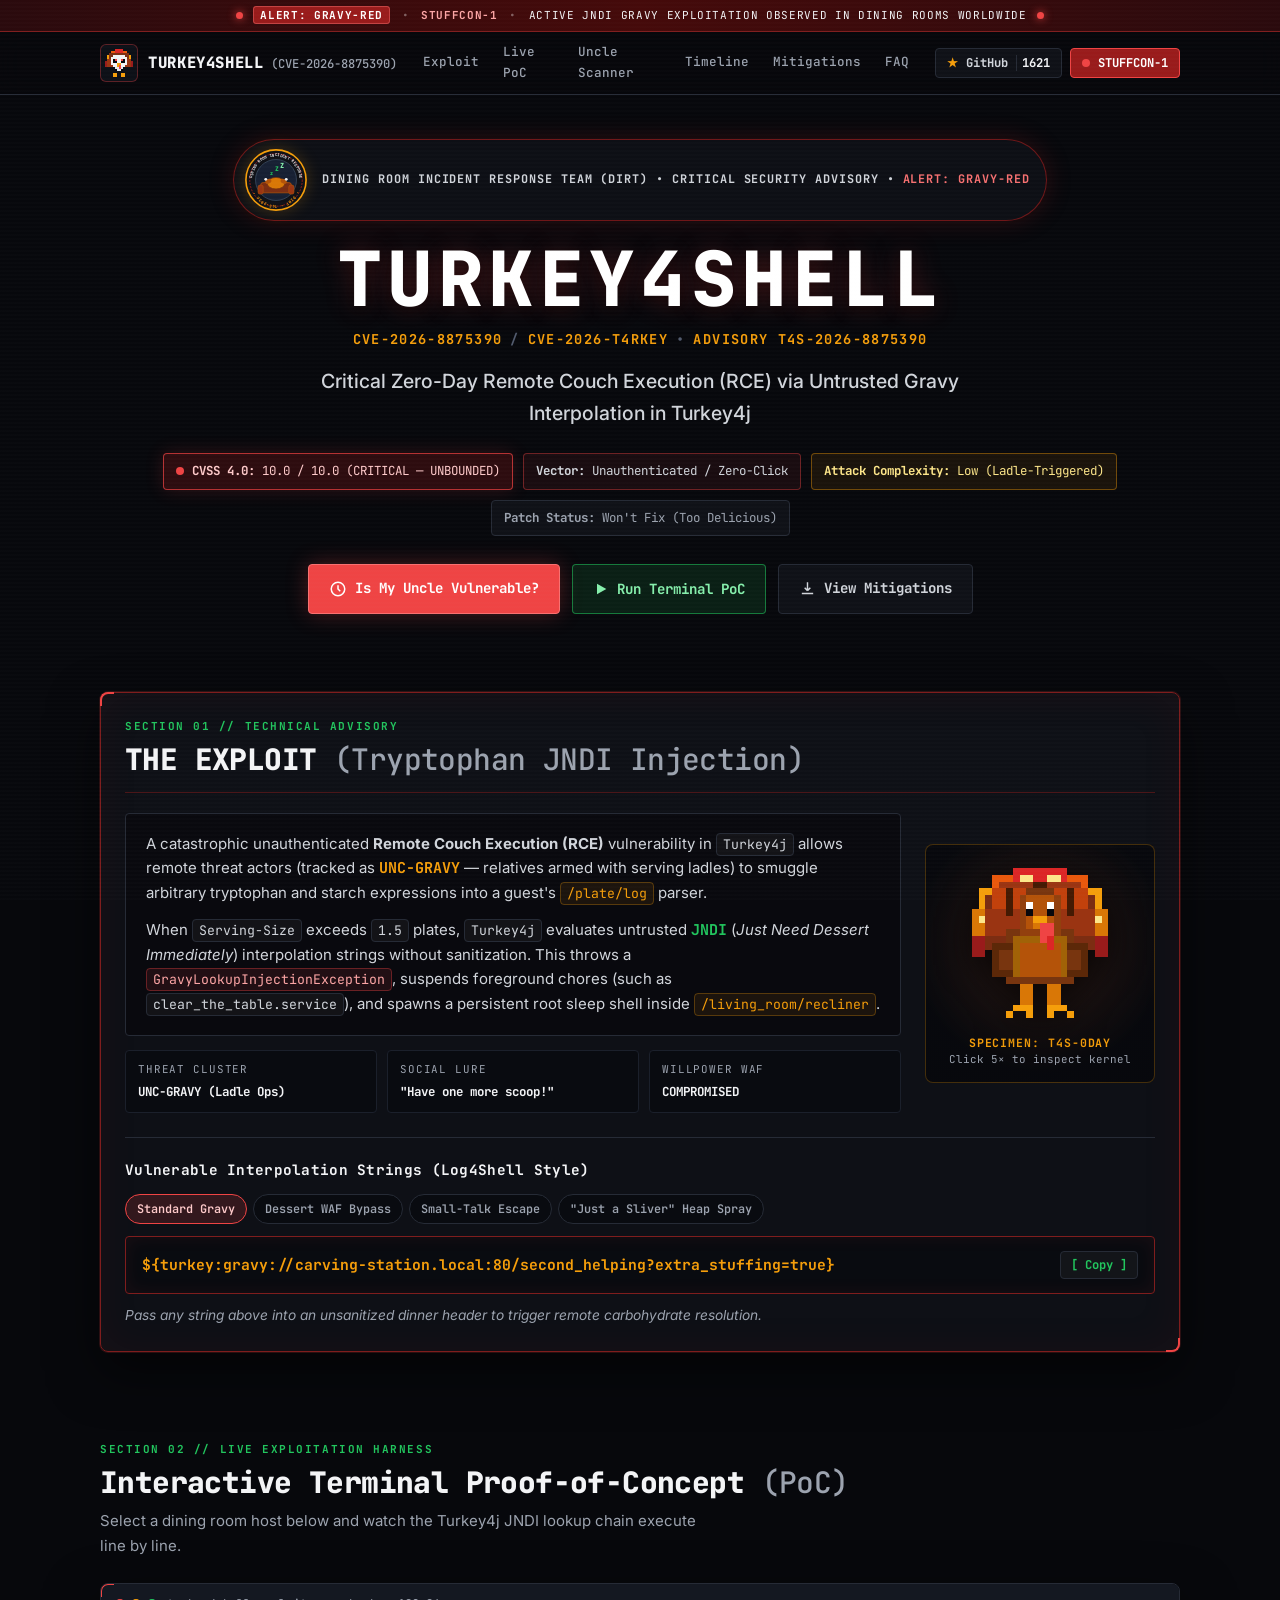
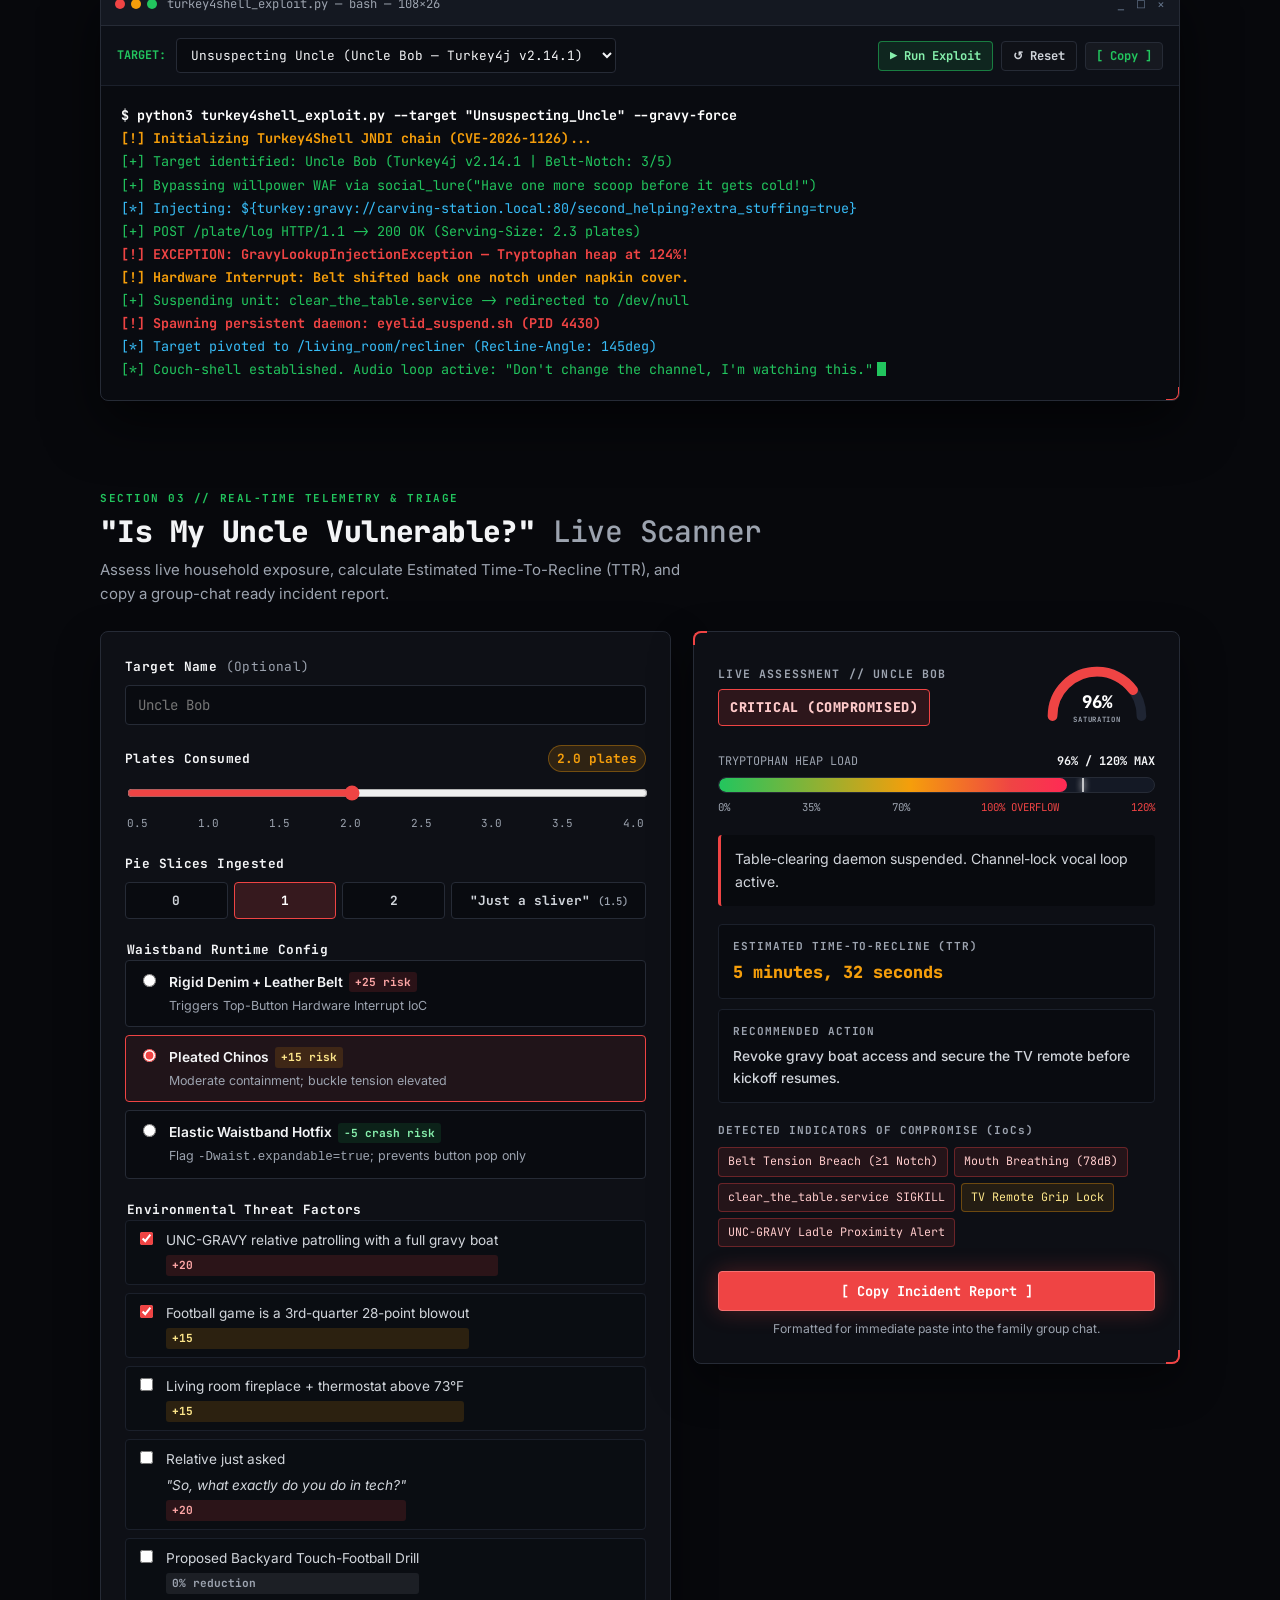
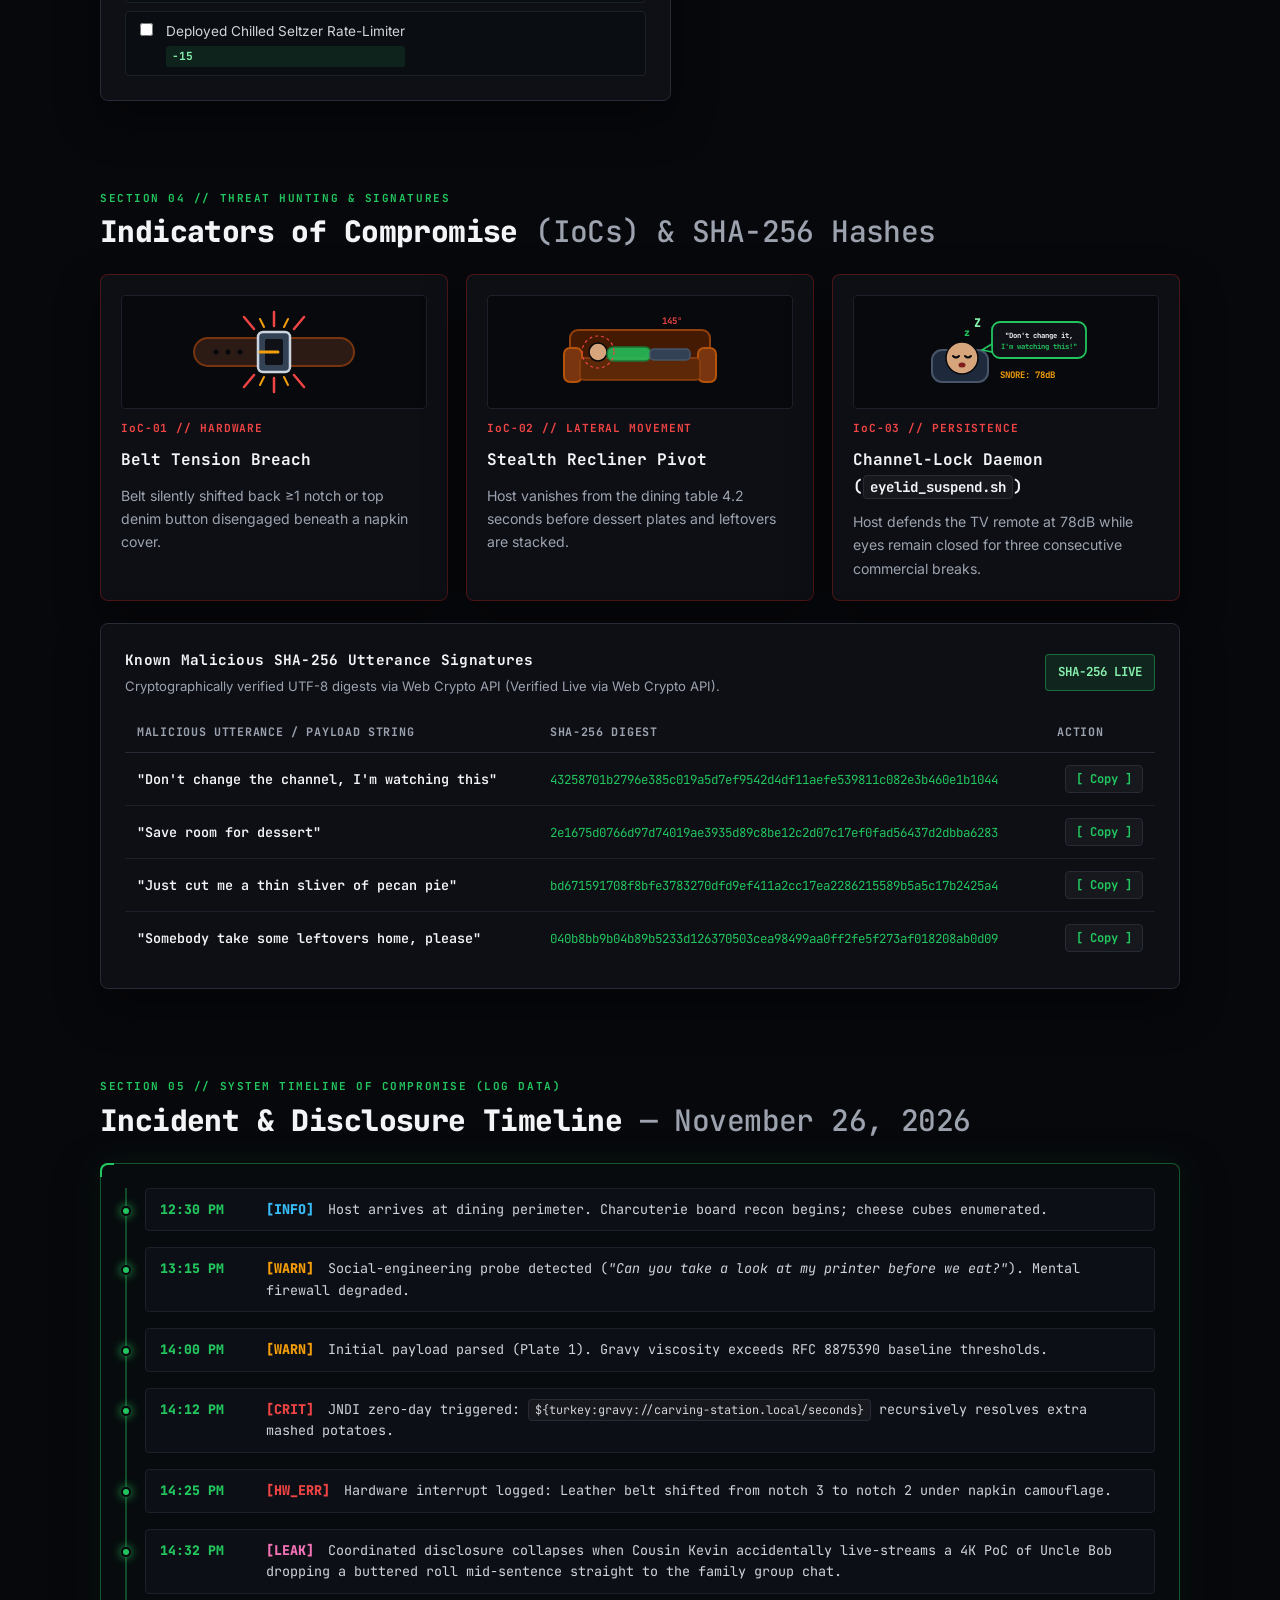
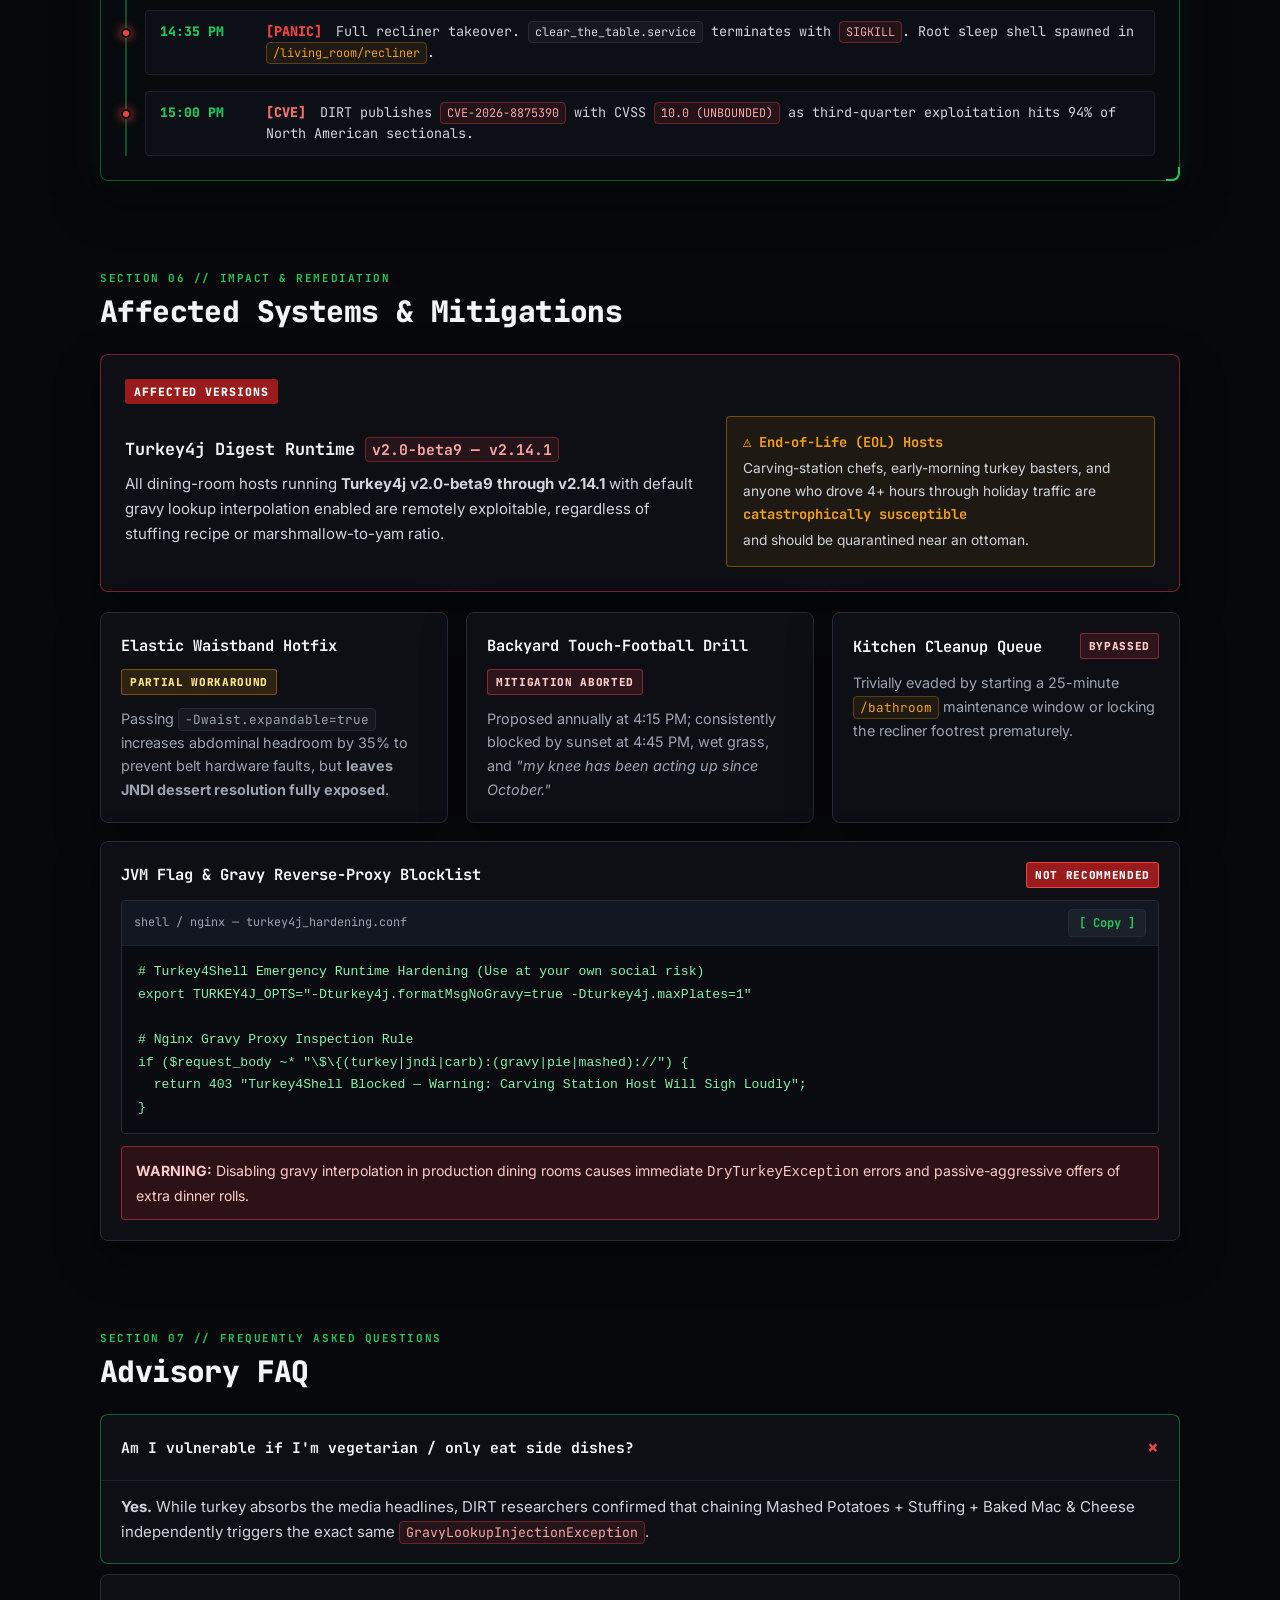
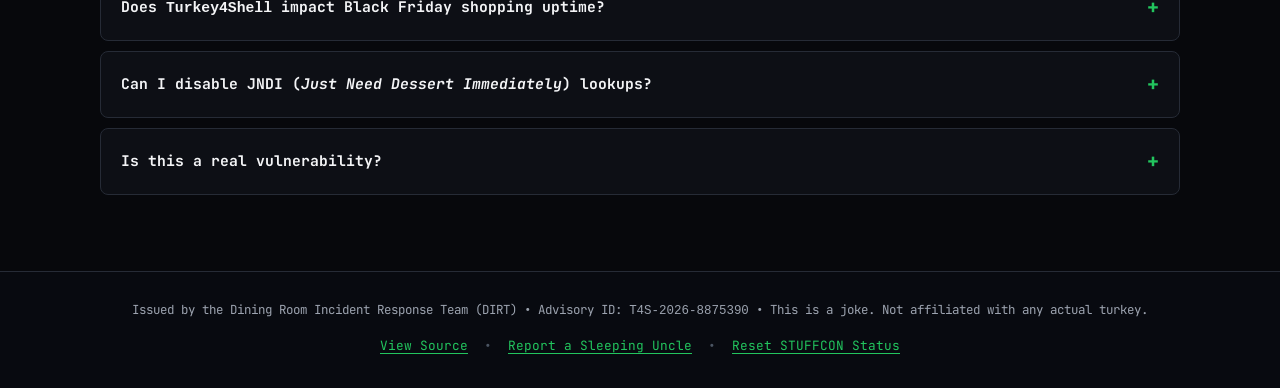
==== commit a5d8658c: "docs: update FAQ text and advisory ID in footer disclaimer" ====
--- a/index.html
+++ b/index.html
@@ -989,7 +989,8 @@
             </summary>
             <div class="faq-body">
               <p>Technically no, biologically yes. This is an original parody site built in the spirit of classic
-                Log4Shell and zero-day disclosure pages. No actual turkeys or Java loggers were harmed.</p>
+                Log4Shell and zero-day disclosure pages. No actual turkeys or Java loggers were harmed. Gobble Gobble.
+              </p>
             </div>
           </details>
         </div>
@@ -1002,7 +1003,7 @@
     <div class="container footer__inner">
       <p class="footer__disclaimer">
         Issued by the Dining Room Incident Response Team (DIRT) <span aria-hidden="true">•</span> Advisory ID:
-        <code>T4S-2026-0443</code> <span aria-hidden="true">•</span> Not affiliated with Apache, Log4j, or any actual
+        <code>T4S-2026-8875390</code> <span aria-hidden="true">•</span> This is a joke. Not affiliated with any actual
         turkey.
       </p>
       <div class="footer__links">
